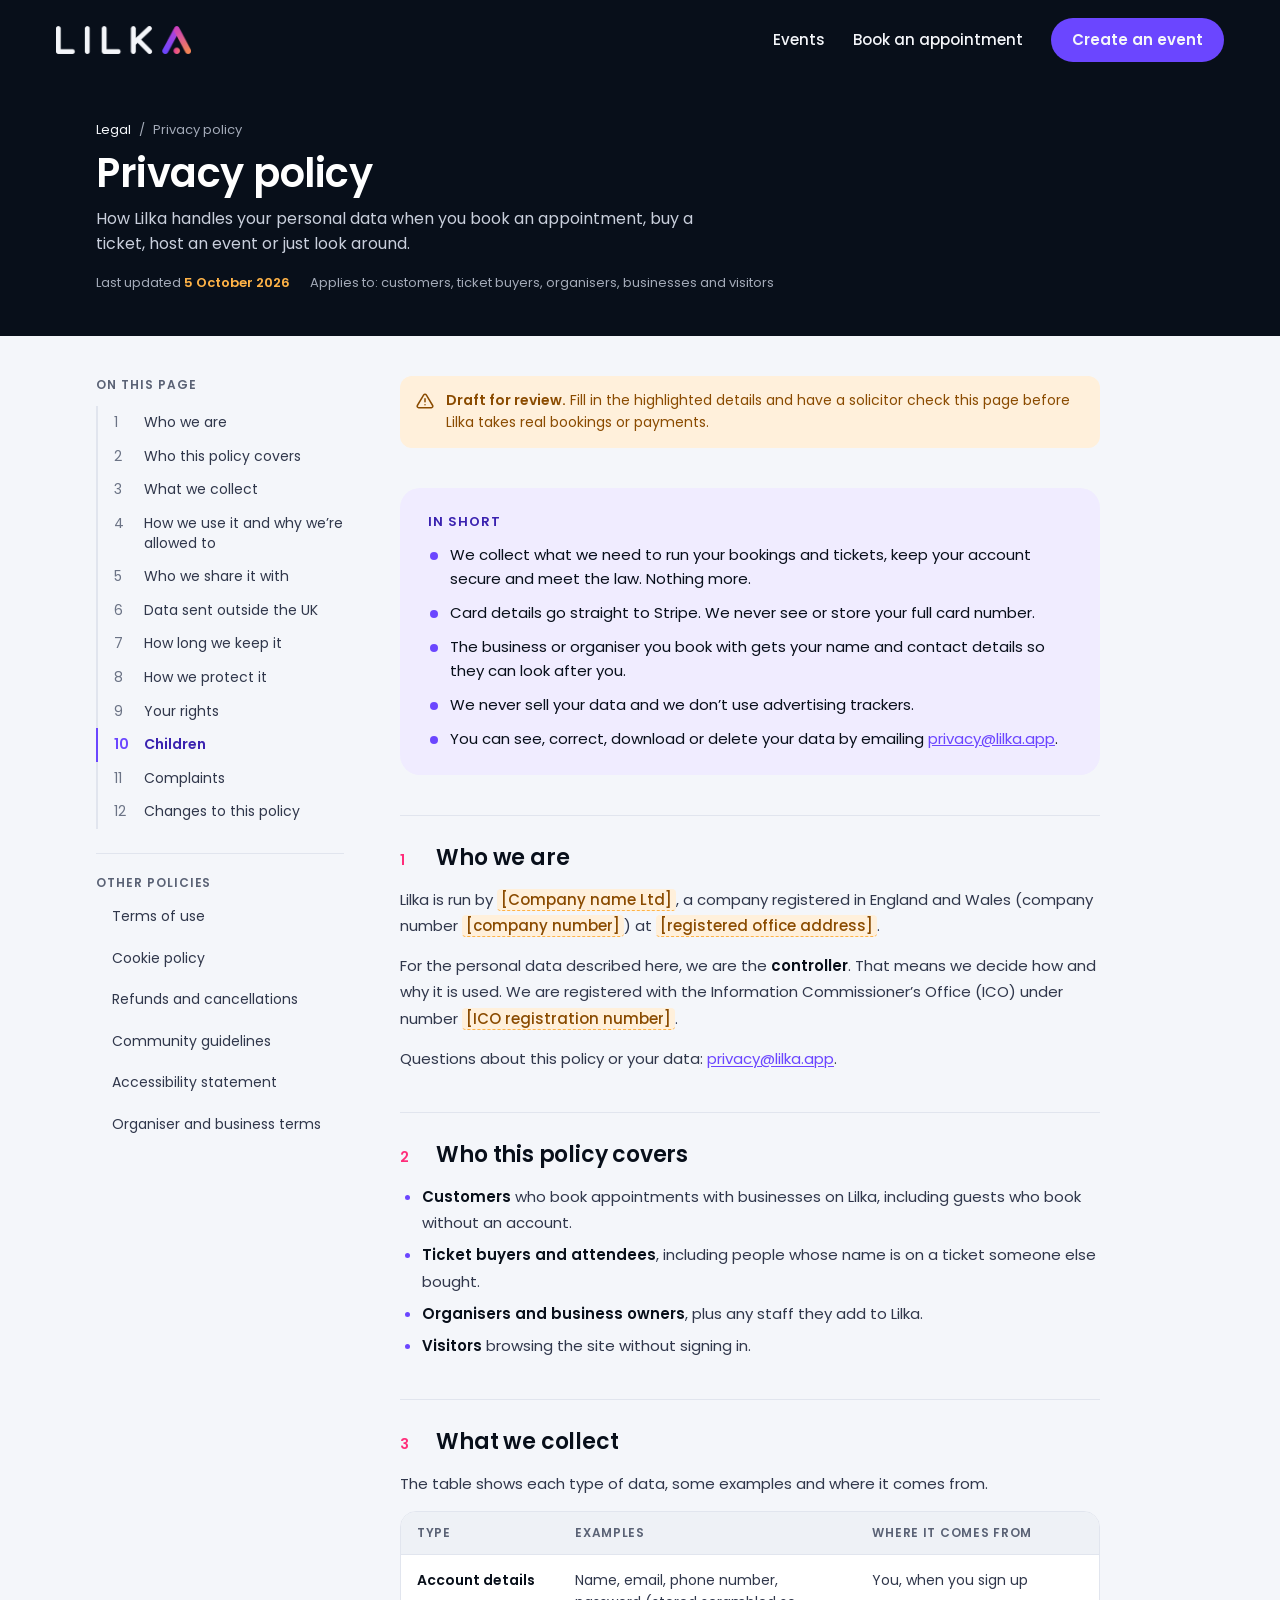
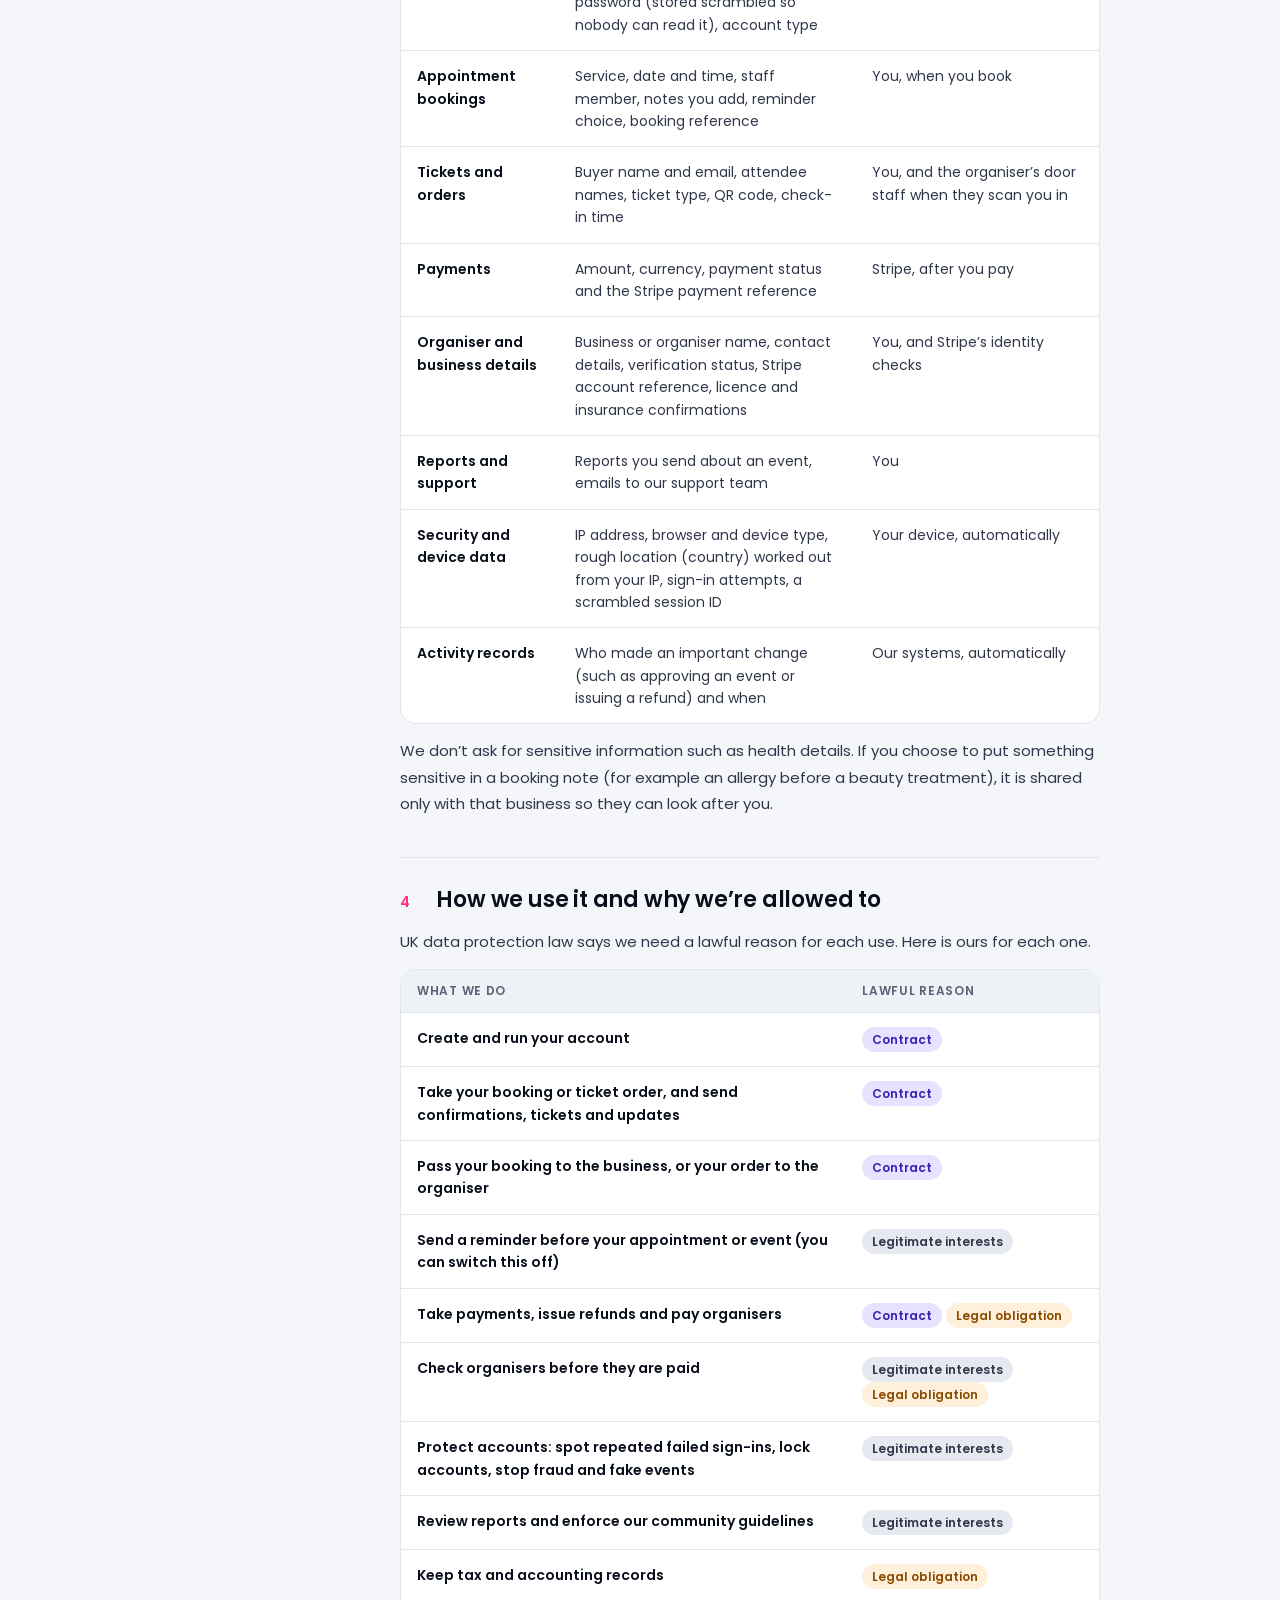
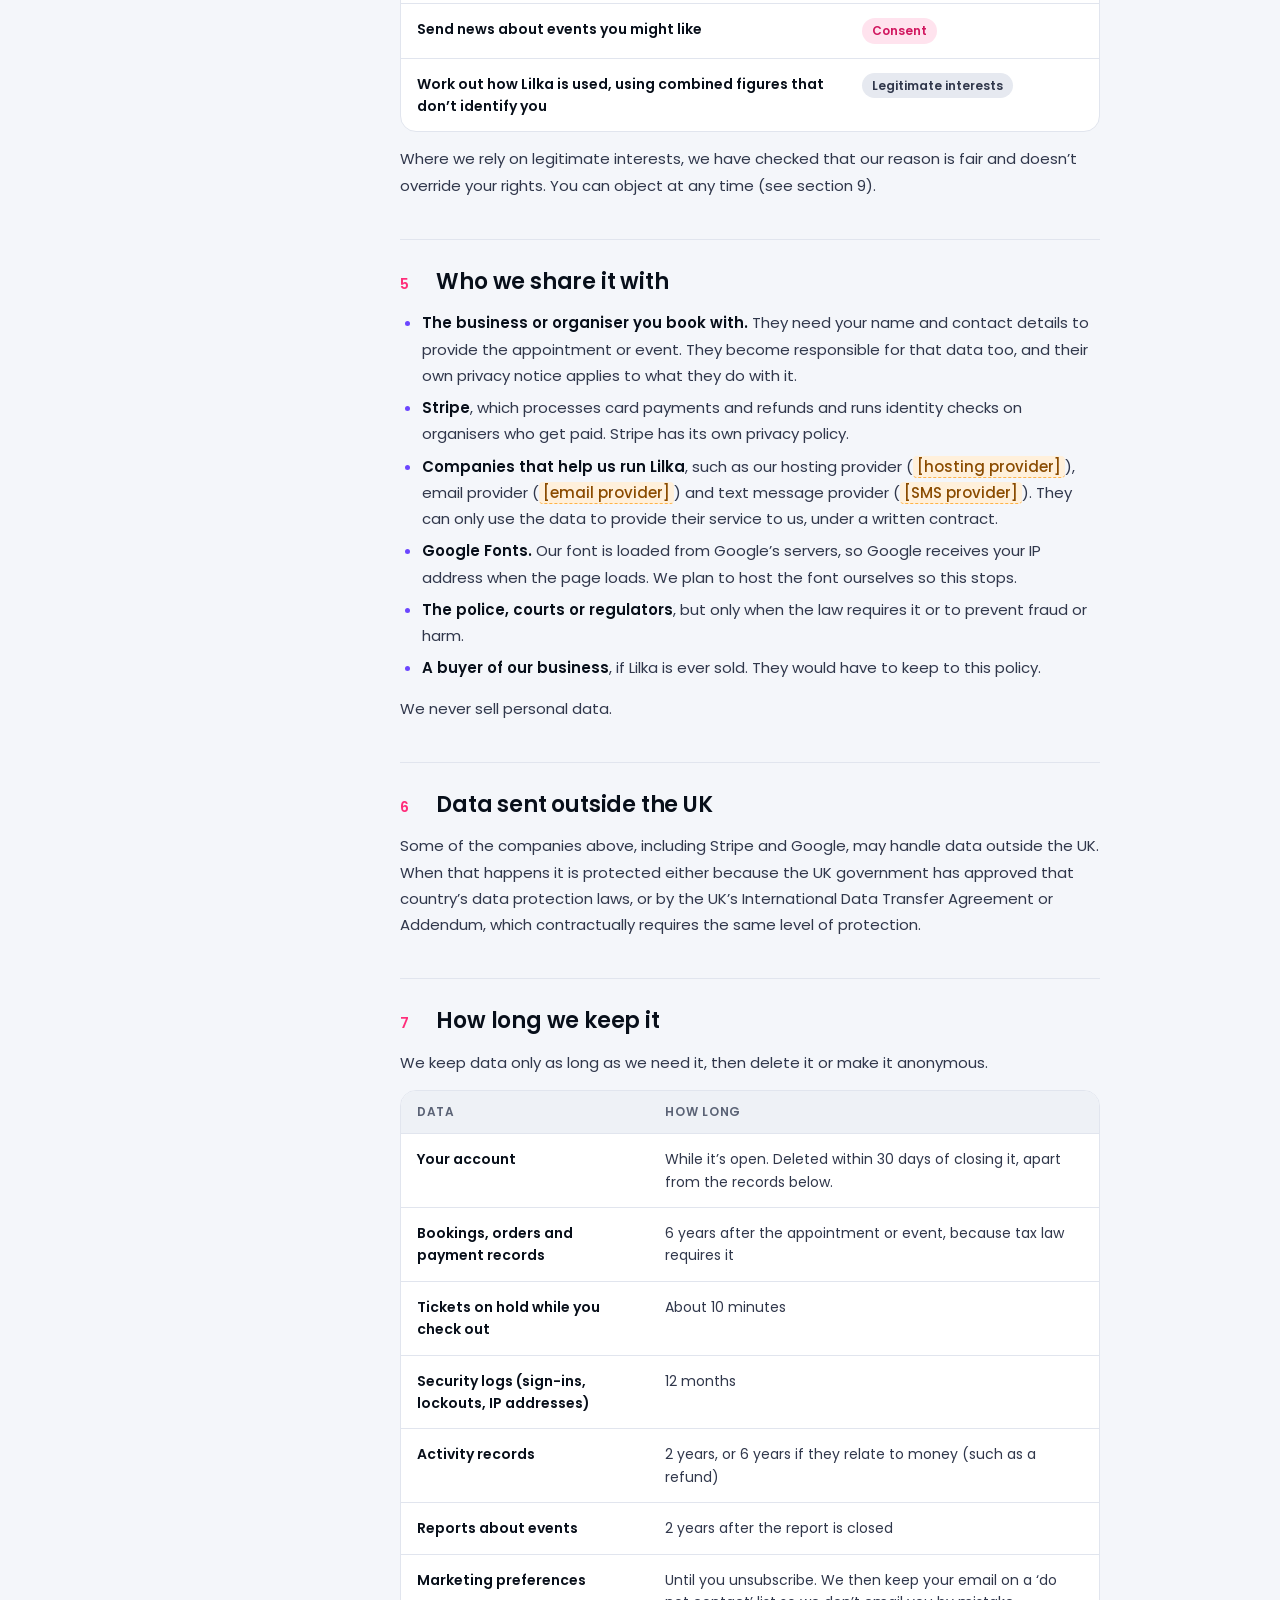
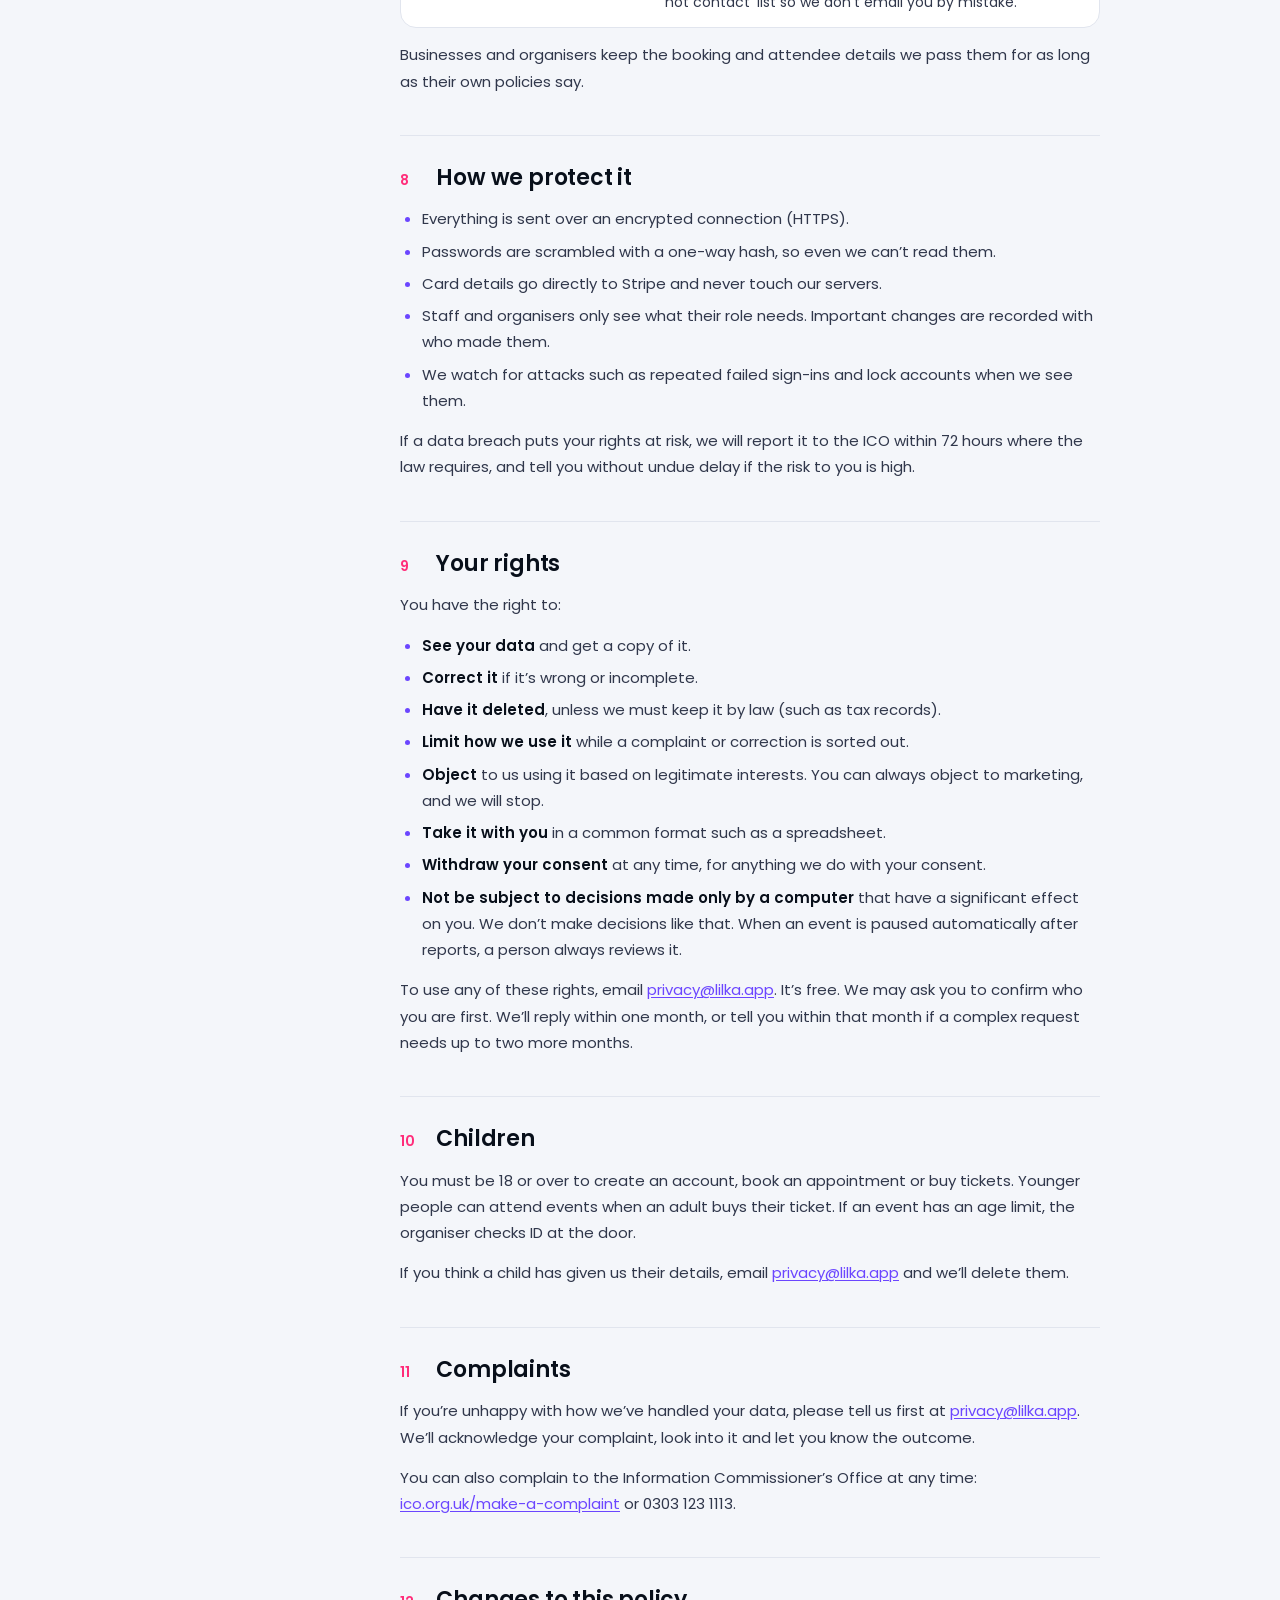
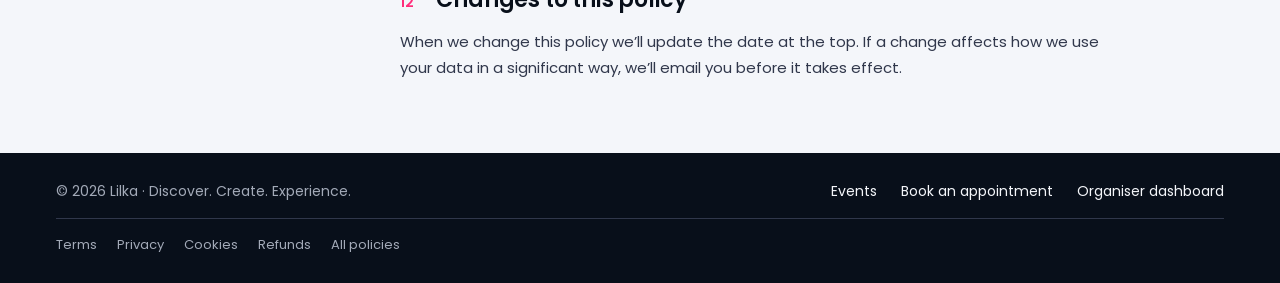
==== privacy.html @ 7e41e386 "First commit" ====
<!doctype html>
<html lang="en-GB">
<head>
  <meta charset="utf-8">
  <meta name="viewport" content="width=device-width, initial-scale=1, viewport-fit=cover">
  <title>Lilka – Privacy policy</title>
  <meta name="description" content="How Lilka collects, uses, shares and protects your personal data.">
  <link rel="icon" href="images/lilka-mark.png">
  <link rel="preconnect" href="https://fonts.googleapis.com">
  <link rel="preconnect" href="https://fonts.gstatic.com" crossorigin>
  <link href="https://fonts.googleapis.com/css2?family=Poppins:wght@400;500;600;700&display=swap" rel="stylesheet">
  <link rel="stylesheet" href="css/styles.css">
  <link rel="stylesheet" href="css/legal.css">
</head>
<body>
  <header class="site-header">
    <div class="site-header__inner">
      <a class="brand" href="index.html" aria-label="Lilka home"><img src="images/lilka-wordmark.png" alt="Lilka" width="135" height="28"></a>
      <button class="nav-toggle" type="button" aria-expanded="false" aria-controls="site-nav" aria-label="Menu">
        <svg width="20" height="20" viewBox="0 0 24 24" fill="none" stroke="currentColor" stroke-width="2" stroke-linecap="round" aria-hidden="true"><path d="M4 7h16M4 12h16M4 17h16"/></svg>
      </button>
      <nav class="site-nav" id="site-nav" aria-label="Main">
        <a href="index.html">Events</a>
        <a href="book.html">Book an appointment</a>
        <a class="btn btn-primary" href="organiser.html">Create an event</a>
      </nav>
    </div>
  </header>

  <main>
    <section class="legal-hero">
      <div class="legal-hero__inner">
        <nav class="crumbs" aria-label="Breadcrumb"><a href="legal.html">Legal</a><span aria-hidden="true">/</span><span>Privacy policy</span></nav>
        <h1>Privacy policy</h1>
        <p class="lede">How Lilka handles your personal data when you book an appointment, buy a ticket, host an event or just look around.</p>
        <p class="legal-meta"><span>Last updated <strong>5 October 2026</strong></span><span>Applies to: customers, ticket buyers, organisers, businesses and visitors</span></p>
      </div>
    </section>

    <div class="legal-layout">
      <details class="toc" open>
        <summary>On this page</summary>
        <ol>
          <li><a href="#who-we-are"><span class="n">1</span>Who we are</a></li>
          <li><a href="#who-this-policy-covers"><span class="n">2</span>Who this policy covers</a></li>
          <li><a href="#what-we-collect"><span class="n">3</span>What we collect</a></li>
          <li><a href="#how-we-use-it-and-why-we-re-allowed-to"><span class="n">4</span>How we use it and why we’re allowed to</a></li>
          <li><a href="#who-we-share-it-with"><span class="n">5</span>Who we share it with</a></li>
          <li><a href="#data-sent-outside-the-uk"><span class="n">6</span>Data sent outside the UK</a></li>
          <li><a href="#how-long-we-keep-it"><span class="n">7</span>How long we keep it</a></li>
          <li><a href="#how-we-protect-it"><span class="n">8</span>How we protect it</a></li>
          <li><a href="#your-rights"><span class="n">9</span>Your rights</a></li>
          <li><a href="#children"><span class="n">10</span>Children</a></li>
          <li><a href="#complaints"><span class="n">11</span>Complaints</a></li>
          <li><a href="#changes-to-this-policy"><span class="n">12</span>Changes to this policy</a></li>
        </ol>
        <div class="toc__also">
          <span>Other policies</span>
          <a href="terms.html">Terms of use</a>
          <a href="cookies.html">Cookie policy</a>
          <a href="refunds.html">Refunds and cancellations</a>
          <a href="guidelines.html">Community guidelines</a>
          <a href="accessibility.html">Accessibility statement</a>
          <a href="organiser-terms.html">Organiser and business terms</a>
        </div>
      </details>

      <article class="legal-article">
      <div class="legal-draft" role="note">
        <svg width="18" height="18" viewBox="0 0 24 24" fill="none" stroke="currentColor" stroke-width="2" stroke-linecap="round" stroke-linejoin="round" aria-hidden="true"><path d="M12 9v4M12 17h.01"/><path d="M10.3 3.9L1.8 18a2 2 0 0 0 1.7 3h17a2 2 0 0 0 1.7-3L13.7 3.9a2 2 0 0 0-3.4 0z"/></svg>
        <span><strong>Draft for review.</strong> Fill in the highlighted details and have a solicitor check this page before Lilka takes real bookings or payments.</span>
      </div>

      <section class="in-short" aria-labelledby="in-short-h">
        <h2 id="in-short-h">In short</h2>
        <ul>
          <li>We collect what we need to run your bookings and tickets, keep your account secure and meet the law. Nothing more.</li>
          <li>Card details go straight to Stripe. We never see or store your full card number.</li>
          <li>The business or organiser you book with gets your name and contact details so they can look after you.</li>
          <li>We never sell your data and we don’t use advertising trackers.</li>
          <li>You can see, correct, download or delete your data by emailing <a href="mailto:privacy@lilka.app">privacy@lilka.app</a>.</li>
        </ul>
      </section>

      <section class="clause" id="who-we-are">
        <h2><span class="n">1</span>Who we are</h2>
        <p>Lilka is run by <span class="fill">[Company name Ltd]</span>, a company registered in England and Wales (company number <span class="fill">[company number]</span>) at <span class="fill">[registered office address]</span>.</p>
        <p>For the personal data described here, we are the <strong>controller</strong>. That means we decide how and why it is used. We are registered with the Information Commissioner’s Office (ICO) under number <span class="fill">[ICO registration number]</span>.</p>
        <p>Questions about this policy or your data: <a href="mailto:privacy@lilka.app">privacy@lilka.app</a>.</p>
      </section>

      <section class="clause" id="who-this-policy-covers">
        <h2><span class="n">2</span>Who this policy covers</h2>
        <ul>
          <li><strong>Customers</strong> who book appointments with businesses on Lilka, including guests who book without an account.</li>
          <li><strong>Ticket buyers and attendees</strong>, including people whose name is on a ticket someone else bought.</li>
          <li><strong>Organisers and business owners</strong>, plus any staff they add to Lilka.</li>
          <li><strong>Visitors</strong> browsing the site without signing in.</li>
        </ul>
      </section>

      <section class="clause" id="what-we-collect">
        <h2><span class="n">3</span>What we collect</h2>
        <p>The table shows each type of data, some examples and where it comes from.</p>
        <div class="legal-table-wrap">
          <table class="legal-table">
            <thead><tr><th scope="col">Type</th><th scope="col">Examples</th><th scope="col">Where it comes from</th></tr></thead>
            <tbody>
            <tr><td>Account details</td><td>Name, email, phone number, password (stored scrambled so nobody can read it), account type</td><td>You, when you sign up</td></tr>
            <tr><td>Appointment bookings</td><td>Service, date and time, staff member, notes you add, reminder choice, booking reference</td><td>You, when you book</td></tr>
            <tr><td>Tickets and orders</td><td>Buyer name and email, attendee names, ticket type, QR code, check-in time</td><td>You, and the organiser’s door staff when they scan you in</td></tr>
            <tr><td>Payments</td><td>Amount, currency, payment status and the Stripe payment reference</td><td>Stripe, after you pay</td></tr>
            <tr><td>Organiser and business details</td><td>Business or organiser name, contact details, verification status, Stripe account reference, licence and insurance confirmations</td><td>You, and Stripe’s identity checks</td></tr>
            <tr><td>Reports and support</td><td>Reports you send about an event, emails to our support team</td><td>You</td></tr>
            <tr><td>Security and device data</td><td>IP address, browser and device type, rough location (country) worked out from your IP, sign-in attempts, a scrambled session ID</td><td>Your device, automatically</td></tr>
            <tr><td>Activity records</td><td>Who made an important change (such as approving an event or issuing a refund) and when</td><td>Our systems, automatically</td></tr>
            </tbody>
          </table>
        </div>
        <p>We don’t ask for sensitive information such as health details. If you choose to put something sensitive in a booking note (for example an allergy before a beauty treatment), it is shared only with that business so they can look after you.</p>
      </section>

      <section class="clause" id="how-we-use-it-and-why-we-re-allowed-to">
        <h2><span class="n">4</span>How we use it and why we’re allowed to</h2>
        <p>UK data protection law says we need a lawful reason for each use. Here is ours for each one.</p>
        <div class="legal-table-wrap">
          <table class="legal-table">
            <thead><tr><th scope="col">What we do</th><th scope="col">Lawful reason</th></tr></thead>
            <tbody>
            <tr><td>Create and run your account</td><td><span class="basis basis--contract">Contract</span></td></tr>
            <tr><td>Take your booking or ticket order, and send confirmations, tickets and updates</td><td><span class="basis basis--contract">Contract</span></td></tr>
            <tr><td>Pass your booking to the business, or your order to the organiser</td><td><span class="basis basis--contract">Contract</span></td></tr>
            <tr><td>Send a reminder before your appointment or event (you can switch this off)</td><td><span class="basis basis--legit">Legitimate interests</span></td></tr>
            <tr><td>Take payments, issue refunds and pay organisers</td><td><span class="basis basis--contract">Contract</span> <span class="basis basis--legal">Legal obligation</span></td></tr>
            <tr><td>Check organisers before they are paid</td><td><span class="basis basis--legit">Legitimate interests</span> <span class="basis basis--legal">Legal obligation</span></td></tr>
            <tr><td>Protect accounts: spot repeated failed sign-ins, lock accounts, stop fraud and fake events</td><td><span class="basis basis--legit">Legitimate interests</span></td></tr>
            <tr><td>Review reports and enforce our community guidelines</td><td><span class="basis basis--legit">Legitimate interests</span></td></tr>
            <tr><td>Keep tax and accounting records</td><td><span class="basis basis--legal">Legal obligation</span></td></tr>
            <tr><td>Send news about events you might like</td><td><span class="basis basis--consent">Consent</span></td></tr>
            <tr><td>Work out how Lilka is used, using combined figures that don’t identify you</td><td><span class="basis basis--legit">Legitimate interests</span></td></tr>
            </tbody>
          </table>
        </div>
        <p>Where we rely on legitimate interests, we have checked that our reason is fair and doesn’t override your rights. You can object at any time (see section 9).</p>
      </section>

      <section class="clause" id="who-we-share-it-with">
        <h2><span class="n">5</span>Who we share it with</h2>
        <ul>
          <li><strong>The business or organiser you book with.</strong> They need your name and contact details to provide the appointment or event. They become responsible for that data too, and their own privacy notice applies to what they do with it.</li>
          <li><strong>Stripe</strong>, which processes card payments and refunds and runs identity checks on organisers who get paid. Stripe has its own privacy policy.</li>
          <li><strong>Companies that help us run Lilka</strong>, such as our hosting provider (<span class="fill">[hosting provider]</span>), email provider (<span class="fill">[email provider]</span>) and text message provider (<span class="fill">[SMS provider]</span>). They can only use the data to provide their service to us, under a written contract.</li>
          <li><strong>Google Fonts.</strong> Our font is loaded from Google’s servers, so Google receives your IP address when the page loads. We plan to host the font ourselves so this stops.</li>
          <li><strong>The police, courts or regulators</strong>, but only when the law requires it or to prevent fraud or harm.</li>
          <li><strong>A buyer of our business</strong>, if Lilka is ever sold. They would have to keep to this policy.</li>
        </ul>
        <p>We never sell personal data.</p>
      </section>

      <section class="clause" id="data-sent-outside-the-uk">
        <h2><span class="n">6</span>Data sent outside the UK</h2>
        <p>Some of the companies above, including Stripe and Google, may handle data outside the UK. When that happens it is protected either because the UK government has approved that country’s data protection laws, or by the UK’s International Data Transfer Agreement or Addendum, which contractually requires the same level of protection.</p>
      </section>

      <section class="clause" id="how-long-we-keep-it">
        <h2><span class="n">7</span>How long we keep it</h2>
        <p>We keep data only as long as we need it, then delete it or make it anonymous.</p>
        <div class="legal-table-wrap">
          <table class="legal-table">
            <thead><tr><th scope="col">Data</th><th scope="col">How long</th></tr></thead>
            <tbody>
            <tr><td>Your account</td><td>While it’s open. Deleted within 30 days of closing it, apart from the records below.</td></tr>
            <tr><td>Bookings, orders and payment records</td><td>6 years after the appointment or event, because tax law requires it</td></tr>
            <tr><td>Tickets on hold while you check out</td><td>About 10 minutes</td></tr>
            <tr><td>Security logs (sign-ins, lockouts, IP addresses)</td><td>12 months</td></tr>
            <tr><td>Activity records</td><td>2 years, or 6 years if they relate to money (such as a refund)</td></tr>
            <tr><td>Reports about events</td><td>2 years after the report is closed</td></tr>
            <tr><td>Marketing preferences</td><td>Until you unsubscribe. We then keep your email on a ‘do not contact’ list so we don’t email you by mistake.</td></tr>
            </tbody>
          </table>
        </div>
        <p>Businesses and organisers keep the booking and attendee details we pass them for as long as their own policies say.</p>
      </section>

      <section class="clause" id="how-we-protect-it">
        <h2><span class="n">8</span>How we protect it</h2>
        <ul>
          <li>Everything is sent over an encrypted connection (HTTPS).</li>
          <li>Passwords are scrambled with a one-way hash, so even we can’t read them.</li>
          <li>Card details go directly to Stripe and never touch our servers.</li>
          <li>Staff and organisers only see what their role needs. Important changes are recorded with who made them.</li>
          <li>We watch for attacks such as repeated failed sign-ins and lock accounts when we see them.</li>
        </ul>
        <p>If a data breach puts your rights at risk, we will report it to the ICO within 72 hours where the law requires, and tell you without undue delay if the risk to you is high.</p>
      </section>

      <section class="clause" id="your-rights">
        <h2><span class="n">9</span>Your rights</h2>
        <p>You have the right to:</p>
        <ul>
          <li><strong>See your data</strong> and get a copy of it.</li>
          <li><strong>Correct it</strong> if it’s wrong or incomplete.</li>
          <li><strong>Have it deleted</strong>, unless we must keep it by law (such as tax records).</li>
          <li><strong>Limit how we use it</strong> while a complaint or correction is sorted out.</li>
          <li><strong>Object</strong> to us using it based on legitimate interests. You can always object to marketing, and we will stop.</li>
          <li><strong>Take it with you</strong> in a common format such as a spreadsheet.</li>
          <li><strong>Withdraw your consent</strong> at any time, for anything we do with your consent.</li>
          <li><strong>Not be subject to decisions made only by a computer</strong> that have a significant effect on you. We don’t make decisions like that. When an event is paused automatically after reports, a person always reviews it.</li>
        </ul>
        <p>To use any of these rights, email <a href="mailto:privacy@lilka.app">privacy@lilka.app</a>. It’s free. We may ask you to confirm who you are first. We’ll reply within one month, or tell you within that month if a complex request needs up to two more months.</p>
      </section>

      <section class="clause" id="children">
        <h2><span class="n">10</span>Children</h2>
        <p>You must be 18 or over to create an account, book an appointment or buy tickets. Younger people can attend events when an adult buys their ticket. If an event has an age limit, the organiser checks ID at the door.</p>
        <p>If you think a child has given us their details, email <a href="mailto:privacy@lilka.app">privacy@lilka.app</a> and we’ll delete them.</p>
      </section>

      <section class="clause" id="complaints">
        <h2><span class="n">11</span>Complaints</h2>
        <p>If you’re unhappy with how we’ve handled your data, please tell us first at <a href="mailto:privacy@lilka.app">privacy@lilka.app</a>. We’ll acknowledge your complaint, look into it and let you know the outcome.</p>
        <p>You can also complain to the Information Commissioner’s Office at any time: <a href="https://ico.org.uk/make-a-complaint/">ico.org.uk/make-a-complaint</a> or 0303 123 1113.</p>
      </section>

      <section class="clause" id="changes-to-this-policy">
        <h2><span class="n">12</span>Changes to this policy</h2>
        <p>When we change this policy we’ll update the date at the top. If a change affects how we use your data in a significant way, we’ll email you before it takes effect.</p>
      </section>
      </article>
    </div>
  </main>

  <footer class="site-footer">
    <div class="site-footer__inner">
      <span>© <span data-year></span> Lilka · Discover. Create. Experience.</span>
      <nav aria-label="Footer">
        <a href="index.html">Events</a>
        <a href="book.html">Book an appointment</a>
        <a href="organiser.html">Organiser dashboard</a>
      </nav>
      <nav class="legal-links" aria-label="Legal">
        <a href="terms.html">Terms</a>
        <a href="privacy.html">Privacy</a>
        <a href="cookies.html">Cookies</a>
        <a href="refunds.html">Refunds</a>
        <a href="legal.html">All policies</a>
      </nav>
    </div>
  </footer>
  <script src="js/app.js"></script>
  <script src="js/legal.js"></script>
</body>
</html>
---- css/styles.css ----
/* ==========================================================================
   Lilka — shared styles
   Discover. Create. Experience.
   ========================================================================== */

:root {
  /* Brand */
  --violet: #6B46FF;
  --violet-dark: #4B2FD1;
  --violet-soft: #F0ECFF;
  --violet-tint: #E8E1FF;
  --violet-ink: #3A22B0;
  --violet-light: #8F74FF;
  --pink: #FF2D7A;
  --pink-dark: #D1175F;
  --amber: #FFB347;
  --amber-soft: #FFF0DB;
  --amber-ink: #8A4B00;
  --navy: #080F1A;
  --navy-2: #1C2433;
  --navy-3: #30374B;
  --danger: #C0154F;

  /* Neutrals */
  --bg: #F4F6FA;
  --surface: #FFFFFF;
  --line: #E1E5EE;
  --line-strong: #C9CFDC;
  --muted-bg: #EEF1F6;
  --chip-bg: #E6E9F0;
  --text: #080F1A;
  --text-2: #30374B;
  --text-muted: #5A6275;
  --text-faint: #6B7385;
  --text-disabled: #A3AAB8;

  --radius-sm: 12px;
  --radius: 16px;
  --radius-lg: 20px;
  --pill: 999px;
  --shadow: 0 12px 32px rgba(8, 15, 26, 0.12);
  --gutter: 56px;
  --font: "Poppins", system-ui, -apple-system, "Segoe UI", sans-serif;
}

*, *::before, *::after { box-sizing: border-box; }

html { -webkit-text-size-adjust: 100%; }

body {
  margin: 0;
  font-family: var(--font);
  background: var(--bg);
  color: var(--text);
  line-height: 1.5;
  -webkit-font-smoothing: antialiased;
}

img { max-width: 100%; display: block; }
a { color: var(--violet); }
a:hover { color: var(--violet-dark); }
button, input, textarea, select { font: inherit; color: inherit; }
button { cursor: pointer; }
h1, h2, h3, p { margin: 0; }

:focus-visible { outline: 3px solid var(--violet-light); outline-offset: 2px; }

.visually-hidden {
  position: absolute !important; width: 1px; height: 1px; padding: 0; margin: -1px;
  overflow: hidden; clip: rect(0 0 0 0); white-space: nowrap; border: 0;
}

.muted { color: var(--text-muted); }

/* --------------------------------------------------------------------------
   Buttons
   -------------------------------------------------------------------------- */
.btn {
  display: inline-flex; align-items: center; justify-content: center; gap: 8px;
  min-height: 48px; padding: 0 24px; border-radius: var(--pill);
  border: 1px solid transparent; font-size: 15px; font-weight: 600;
  text-decoration: none; white-space: nowrap;
  transition: background-color .15s, border-color .15s, color .15s, transform .1s;
}
.btn:active { transform: translateY(1px); }
.btn-primary { background: var(--violet); color: #fff; }
.btn-primary:hover { background: var(--violet-dark); color: #fff; }
.btn-outline { background: var(--surface); border-color: var(--line-strong); color: var(--text); }
.btn-outline:hover { border-color: var(--text); color: var(--text); }
.btn-dark-outline { background: transparent; border-color: var(--bg); color: var(--bg); min-height: 44px; padding: 0 20px; }
.btn-dark-outline:hover { background: rgba(255,255,255,.08); color: #fff; }
.btn-ghost { background: transparent; border-color: var(--line-strong); color: var(--text); }
.btn-danger { background: var(--surface); border-color: var(--line-strong); color: var(--danger); }
.btn-sm { min-height: 44px; padding: 0 18px; font-size: 14px; }
.btn-block { width: 100%; }
.btn:disabled, .btn[aria-disabled="true"] {
  background: var(--line); border-color: var(--line); color: var(--text-faint); cursor: not-allowed; transform: none;
}

.link-btn {
  background: none; border: 0; padding: 0; min-height: 44px;
  font-size: 14px; font-weight: 600; color: var(--violet);
}

/* --------------------------------------------------------------------------
   Public site header
   -------------------------------------------------------------------------- */
.site-header {
  background: var(--navy);
  color: var(--bg);
  position: sticky; top: env(safe-area-inset-top, 0px); z-index: 40;
}
.site-header__inner {
  display: flex; align-items: center; gap: 32px;
  min-height: 80px; padding: 0 var(--gutter);
  max-width: 1440px; margin: 0 auto;
}
.brand { display: flex; align-items: center; flex-shrink: 0; }
.brand img { height: 28px; width: auto; }

.site-search {
  flex: 1; display: flex; align-items: center; gap: 10px;
  height: 46px; padding: 0 18px; border-radius: var(--pill);
  background: var(--navy-2); border: 1px solid var(--navy-3);
}
.site-search:focus-within { border-color: var(--violet-light); }
.site-search input {
  flex: 1; min-width: 0; border: 0; outline: 0; background: transparent;
  color: var(--bg); font-size: 14px;
}
.site-search input::placeholder { color: var(--text-disabled); }

.site-nav { display: flex; align-items: center; gap: 28px; margin-left: auto; font-size: 15px; font-weight: 500; }
.site-nav a { color: var(--bg); text-decoration: none; }
.site-nav a:hover { color: #fff; }
.site-nav a[aria-current="page"] { color: #fff; font-weight: 600; }
.site-nav .btn-primary { min-height: 44px; padding: 0 20px; }

.nav-toggle {
  display: none; margin-left: auto;
  width: 44px; height: 44px; border-radius: var(--radius-sm);
  background: transparent; border: 1px solid var(--navy-3); color: var(--bg);
  align-items: center; justify-content: center;
}

/* --------------------------------------------------------------------------
   Generic cards / chips / form fields
   -------------------------------------------------------------------------- */
.card {
  background: var(--surface); border: 1px solid var(--line); border-radius: var(--radius-lg);
}
.card-dark {
  background: var(--navy); color: var(--bg); border-radius: var(--radius-lg);
}

.eyebrow {
  font-size: 12px; font-weight: 600; text-transform: uppercase; letter-spacing: .08em; color: var(--text-muted);
}
.card-dark .eyebrow { color: var(--text-disabled); }

.chip {
  display: inline-block; font-size: 12px; font-weight: 600; padding: 4px 10px; border-radius: var(--pill);
  white-space: nowrap;
}
.chip--confirmed, .chip--paid { background: var(--violet-tint); color: var(--violet-ink); }
.chip--pending { background: var(--amber-soft); color: var(--amber-ink); }
.chip--arrived, .chip--checked-in { background: var(--violet); color: #fff; }
.chip--cancelled, .chip--refunded { background: var(--chip-bg); color: var(--text-muted); text-decoration: line-through; }
.chip--refunded { text-decoration: none; }

.tag {
  font-size: 13px; padding: 7px 14px; border-radius: var(--pill); background: var(--chip-bg);
}

.field { display: flex; flex-direction: column; gap: 8px; font-size: 14px; font-weight: 500; }
.field .opt { font-weight: 400; color: var(--text-muted); }
.input, .textarea, .select {
  width: 100%; min-height: 48px; padding: 0 14px;
  border: 1px solid var(--line-strong); border-radius: var(--radius-sm);
  background: var(--surface); font-size: 15px; font-weight: 400;
}
.textarea { padding: 12px 14px; min-height: 96px; resize: vertical; }
.input:focus, .textarea:focus, .select:focus { outline: none; border-color: var(--violet); box-shadow: 0 0 0 3px var(--violet-soft); }
.input[aria-invalid="true"] { border-color: var(--danger); }
.field-error { font-size: 13px; font-weight: 500; color: var(--danger); min-height: 0; }
.field-error:empty { display: none; }

.check { display: flex; align-items: center; gap: 12px; font-size: 14px; color: var(--text-muted); min-height: 44px; }
.check input { width: 20px; height: 20px; accent-color: var(--violet); }

.segmented {
  display: inline-flex; background: var(--chip-bg); border-radius: var(--pill); padding: 4px;
}
.segmented button {
  min-height: 40px; padding: 0 18px; border: 0; border-radius: var(--pill);
  background: transparent; font-size: 14px; font-weight: 500; color: var(--text-muted);
}
.segmented button[aria-selected="true"] { background: var(--surface); color: var(--text); font-weight: 600; }

/* --------------------------------------------------------------------------
   Events page
   -------------------------------------------------------------------------- */
.hero {
  background: var(--navy); color: #fff;
}
.hero__inner {
  max-width: 1440px; margin: 0 auto; padding: 40px var(--gutter) 56px;
  display: flex; justify-content: space-between; align-items: flex-end; gap: 40px;
}
.tagline { font-size: 14px; font-weight: 600; letter-spacing: .3em; }
.tagline .t1 { color: var(--violet-light); }
.tagline .t2 { color: var(--pink); }
.tagline .t3 { color: var(--amber); }
.hero h1 {
  margin-top: 14px; font-size: clamp(34px, 5vw, 54px); font-weight: 600;
  letter-spacing: -1.5px; line-height: 1.08; max-width: 720px;
}
.hero__mark { width: 150px; flex-shrink: 0; }

.container { max-width: 1440px; margin: 0 auto; padding: 0 var(--gutter); }

.filters {
  display: flex; justify-content: space-between; align-items: center; gap: 24px; flex-wrap: wrap;
  padding: 28px 0 24px;
}
.pill-group { display: flex; gap: 8px; flex-wrap: wrap; }
.pill {
  min-height: 44px; padding: 0 18px; border-radius: var(--pill);
  border: 1px solid var(--line-strong); background: var(--surface);
  font-size: 14px; font-weight: 600; color: var(--text);
  display: inline-flex; align-items: center; gap: 8px;
}
.pill:hover { border-color: var(--text); }
.pill[aria-pressed="true"] { background: var(--violet); border-color: var(--violet); color: #fff; }
.pill--quiet { font-weight: 500; }
.pill-select {
  appearance: none; -webkit-appearance: none;
  min-height: 44px; padding: 0 40px 0 42px; border-radius: var(--pill);
  border: 1px solid var(--line-strong); font-size: 14px; font-weight: 500;
  background:
    url("data:image/svg+xml,%3Csvg xmlns='http://www.w3.org/2000/svg' width='16' height='16' fill='none' stroke='%23080F1A' stroke-width='2' stroke-linecap='round' stroke-linejoin='round' viewBox='0 0 24 24'%3E%3Crect x='3' y='4' width='18' height='18' rx='2'/%3E%3Cpath d='M16 2v4M8 2v4M3 10h18'/%3E%3C/svg%3E") no-repeat 16px center,
    url("data:image/svg+xml,%3Csvg xmlns='http://www.w3.org/2000/svg' width='14' height='14' fill='none' stroke='%235A6275' stroke-width='2' stroke-linecap='round' stroke-linejoin='round' viewBox='0 0 24 24'%3E%3Cpath d='M6 9l6 6 6-6'/%3E%3C/svg%3E") no-repeat right 16px center,
    var(--surface);
}

.event-grid {
  display: grid; grid-template-columns: repeat(3, minmax(0, 1fr)); gap: 24px;
  padding-bottom: 56px;
}
.event-card {
  display: flex; flex-direction: column; background: var(--surface);
  border: 1px solid var(--line); overflow: hidden; text-decoration: none; color: var(--text);
  transition: transform .15s, box-shadow .15s;
}
.event-card:hover { color: var(--text); transform: translateY(-3px); box-shadow: var(--shadow); }
.event-card__media { position: relative; height: 200px; background: var(--navy); overflow: hidden; }
.event-card__media img { width: 100%; height: 100%; object-fit: cover; transition: transform .4s; }
.event-card:hover .event-card__media img { transform: scale(1.04); }
.event-card__cat {
  position: absolute; top: 14px; left: 14px; font-size: 12px; font-weight: 600;
  padding: 5px 12px; background: #fff; color: var(--text);
}
.event-card__body { padding: 18px 20px 20px; display: flex; flex-direction: column; gap: 6px; flex: 1; }
.event-card__when { font-size: 12px; font-weight: 600; color: var(--pink-dark); text-transform: uppercase; letter-spacing: .08em; }
.event-card__title { font-size: 17px; font-weight: 600; line-height: 1.35; }
.event-card__venue { font-size: 14px; color: var(--text-muted); }
.event-card__foot { display: flex; justify-content: space-between; align-items: center; margin-top: auto; padding-top: 8px; }
.event-card__price { font-size: 15px; font-weight: 600; }
.event-card__left { font-size: 13px; color: var(--text-muted); }
.event-card__left.low { color: var(--pink-dark); font-weight: 600; }

.empty-state {
  grid-column: 1 / -1; text-align: center; padding: 64px 24px;
  display: flex; flex-direction: column; align-items: center; gap: 12px;
}
.empty-state img { width: 64px; opacity: .9; }
.empty-state h2 { font-size: 20px; font-weight: 600; }

.site-footer { background: var(--navy); color: var(--text-disabled); font-size: 14px; }
.site-footer__inner {
  max-width: 1440px; margin: 0 auto; padding: 28px var(--gutter);
  display: flex; justify-content: space-between; align-items: center; gap: 16px; flex-wrap: wrap;
}
.site-footer a { color: var(--bg); text-decoration: none; }
.site-footer nav { display: flex; gap: 24px; flex-wrap: wrap; }

/* --------------------------------------------------------------------------
   Event detail page
   -------------------------------------------------------------------------- */
.back-link {
  display: inline-flex; align-items: center; gap: 8px; min-height: 44px; margin-left: auto;
  font-size: 15px; font-weight: 500; text-decoration: none; color: var(--bg);
}
.back-link:hover { color: #fff; }

.event-hero { position: relative; min-height: 320px; background: var(--navy); color: #fff; overflow: hidden; }
.event-hero__img { position: absolute; inset: 0; width: 100%; height: 100%; object-fit: cover; object-position: center 40%; }
.event-hero__shade { position: absolute; inset: 0; background: rgba(8, 15, 26, .62); }
.event-hero__inner {
  position: relative; min-height: 320px; max-width: 1440px; margin: 0 auto;
  padding: 32px var(--gutter) 40px; display: flex; flex-direction: column; justify-content: flex-end; gap: 12px;
}
.event-hero__cat { align-self: flex-start; font-size: 13px; font-weight: 600; padding: 6px 14px; background: var(--violet); }
.event-hero h1 { font-size: clamp(34px, 5vw, 56px); font-weight: 700; letter-spacing: -1.5px; line-height: 1.05; max-width: 760px; }
.event-hero__host { font-size: 16px; color: var(--line); }
.event-hero__host strong { color: var(--amber); font-weight: 600; }

.event-layout {
  max-width: 1440px; margin: 0 auto; padding: 36px var(--gutter) 64px;
  display: flex; gap: 40px; align-items: flex-start;
}
.event-main { flex: 1; min-width: 0; display: flex; flex-direction: column; gap: 28px; }
.fact-grid { display: grid; grid-template-columns: repeat(2, minmax(0, 1fr)); gap: 16px; }
.fact { display: flex; gap: 14px; align-items: flex-start; padding: 18px; border-radius: var(--radius); }
.fact svg { flex-shrink: 0; }
.fact strong { display: block; font-weight: 600; }
.fact span { font-size: 14px; color: var(--text-muted); }
.prose { display: flex; flex-direction: column; gap: 12px; max-width: 640px; }
.prose h2 { font-size: 24px; font-weight: 600; }
.prose p { font-size: 15px; line-height: 1.7; color: var(--text-2); }
.tag-list { display: flex; gap: 10px; flex-wrap: wrap; }

.ticket-panel {
  position: relative; z-index: 2; width: 400px; flex-shrink: 0;
  margin-top: -120px; padding: 26px; box-shadow: var(--shadow);
  display: flex; flex-direction: column; gap: 16px;
}
.ticket-panel h2 { font-size: 20px; font-weight: 600; }
.ticket-row {
  display: flex; align-items: center; gap: 12px; padding: 14px;
  border-radius: 14px; border: 1px solid var(--line); background: var(--surface);
  transition: background-color .15s, border-color .15s;
}
.ticket-row.is-selected { border-color: var(--violet); background: var(--violet-soft); }
.ticket-row.is-soldout { opacity: .6; }
.ticket-row__info { flex: 1; display: flex; flex-direction: column; gap: 3px; }
.ticket-row__name { font-weight: 600; font-size: 15px; }
.ticket-row__note { font-size: 13px; color: var(--text-muted); }
.stepper { display: flex; align-items: center; gap: 8px; }
.stepper button {
  width: 44px; height: 44px; border-radius: var(--pill); font-size: 20px; line-height: 1;
  background: var(--surface); border: 1px solid var(--line-strong);
}
.stepper button:disabled { background: var(--muted-bg); border-color: var(--chip-bg); color: var(--text-disabled); cursor: default; }
.stepper output { width: 22px; text-align: center; font-weight: 600; }
.total-row { display: flex; justify-content: space-between; font-size: 18px; font-weight: 600; border-top: 1px solid var(--line); padding-top: 16px; }
.btn-cta { min-height: 52px; font-size: 16px; }
.demo-note { font-size: 12px; color: var(--text-muted); text-align: center; }

.done { display: flex; flex-direction: column; gap: 14px; align-items: center; text-align: center; }
.done__mark { width: 56px; }
.done h2 { font-size: 26px; font-weight: 700; letter-spacing: -.5px; }
.qr { width: 160px; height: 160px; padding: 12px; background: #fff; border: 1px solid var(--line); border-radius: var(--radius-sm); }
.ref { font-family: ui-monospace, "SF Mono", Menlo, monospace; font-size: 14px; font-weight: 600; letter-spacing: .05em; }

/* --------------------------------------------------------------------------
   Booking page
   -------------------------------------------------------------------------- */
.book-layout {
  max-width: 1440px; margin: 0 auto; padding: 36px var(--gutter) 56px;
  display: flex; gap: 32px; align-items: flex-start;
}
.book-main { flex: 1; min-width: 0; padding: 36px 40px; display: flex; flex-direction: column; gap: 28px; min-height: 640px; }

.steps { list-style: none; margin: 0; padding: 0; display: flex; gap: 8px; flex-wrap: wrap; }
.steps li {
  display: flex; align-items: center; gap: 10px; padding: 8px 16px 8px 8px;
  border-radius: var(--pill); font-size: 14px; font-weight: 500; color: var(--text-faint);
}
.steps .num {
  width: 28px; height: 28px; border-radius: var(--pill); display: inline-flex; align-items: center; justify-content: center;
  font-size: 13px; font-weight: 600; background: var(--chip-bg); color: var(--text-muted);
}
.steps li.is-current { background: var(--violet-soft); color: var(--text); }
.steps li.is-done { color: var(--text); }
.steps li.is-current .num, .steps li.is-done .num { background: var(--violet); color: #fff; }

.step-panel { display: flex; flex-direction: column; gap: 20px; flex: 1; }
.step-panel[hidden] { display: none; }
.step-head h1 { font-size: 32px; font-weight: 600; letter-spacing: -.5px; line-height: 1.2; }
.step-head p { margin-top: 6px; color: var(--text-muted); font-size: 15px; }

.service-grid { display: grid; grid-template-columns: repeat(2, minmax(0, 1fr)); gap: 14px; }
.service {
  display: flex; flex-direction: column; gap: 6px; text-align: left;
  padding: 20px 22px; border-radius: var(--radius);
  background: var(--surface); border: 2px solid var(--line);
  transition: border-color .15s, background-color .15s;
}
.service:hover { border-color: var(--line-strong); }
.service[aria-checked="true"] { background: var(--violet-soft); border-color: var(--violet); }
.service__top { display: flex; justify-content: space-between; align-items: baseline; gap: 12px; }
.service__name { font-size: 17px; font-weight: 600; }
.service__price { font-size: 15px; font-weight: 600; }
.service__dur, .service__desc { font-size: 14px; color: var(--text-muted); }

.datetime { display: flex; gap: 36px; }
.calendar { width: 380px; flex-shrink: 0; display: flex; flex-direction: column; gap: 14px; }
.calendar__head { display: flex; justify-content: space-between; align-items: center; }
.calendar__head h2 { font-size: 16px; font-weight: 600; }
.icon-btn {
  width: 44px; height: 44px; border: 1px solid var(--line); background: var(--surface);
  border-radius: var(--radius-sm); display: inline-flex; align-items: center; justify-content: center;
}
.icon-btn:disabled { opacity: .35; cursor: default; }
.calendar__dow, .calendar__grid { display: grid; grid-template-columns: repeat(7, minmax(0, 1fr)); gap: 4px; }
.calendar__dow { font-size: 13px; color: var(--text-muted); text-align: center; font-weight: 500; }
.day {
  height: 44px; border: 0; border-radius: var(--radius-sm); font-size: 15px; font-weight: 500;
  background: var(--muted-bg); color: var(--text);
}
.day:hover:not(:disabled):not([aria-pressed="true"]) { background: var(--violet-tint); }
.day.is-today { box-shadow: inset 0 0 0 2px var(--violet-light); }
.day[aria-pressed="true"] { background: var(--violet); color: #fff; }
.day:disabled { background: transparent; color: var(--text-disabled); cursor: default; }
.day.is-closed { text-decoration: line-through; }
.day.is-blank { visibility: hidden; }

.times { flex: 1; display: flex; flex-direction: column; gap: 14px; min-width: 0; }
.times h2 { font-size: 16px; font-weight: 600; }
.time-grid { display: grid; grid-template-columns: repeat(3, minmax(0, 1fr)); gap: 10px; }
.time {
  height: 48px; border-radius: var(--radius-sm); font-size: 15px; font-weight: 500;
  background: var(--surface); border: 1px solid var(--line-strong);
}
.time:hover:not(:disabled) { border-color: var(--violet); }
.time[aria-pressed="true"] { background: var(--violet); border-color: var(--violet); color: #fff; }
.time:disabled { background: var(--muted-bg); border-color: var(--muted-bg); color: var(--text-disabled); cursor: default; text-decoration: line-through; }

.form-grid { display: grid; grid-template-columns: repeat(2, minmax(0, 1fr)); gap: 18px 20px; }
.form-grid .span-2 { grid-column: span 2; }

.step-nav { display: flex; justify-content: space-between; align-items: center; border-top: 1px solid var(--line); padding-top: 22px; }
.step-nav .btn-ghost[hidden] { display: inline-flex; visibility: hidden; }

.confirmed { justify-content: center; align-items: flex-start; gap: 18px; padding: 0 20px; }
.confirmed img { width: 72px; }
.confirmed h1 { font-size: 42px; font-weight: 600; letter-spacing: -1px; }
.confirmed p { font-size: 17px; color: var(--text-muted); max-width: 520px; line-height: 1.6; }
.confirmed .actions { display: flex; gap: 12px; margin-top: 8px; flex-wrap: wrap; }

.book-aside { width: 340px; flex-shrink: 0; display: flex; flex-direction: column; gap: 16px; position: sticky; top: 104px; }
.summary { padding: 28px; display: flex; flex-direction: column; gap: 20px; }
.summary h2 { font-size: 20px; font-weight: 600; }
.summary dl { margin: 0; display: flex; flex-direction: column; gap: 16px; font-size: 15px; }
.summary dt { font-size: 12px; color: var(--text-disabled); text-transform: uppercase; letter-spacing: .1em; }
.summary dd { margin: 4px 0 0; font-weight: 500; }
.summary .is-empty { color: var(--text-disabled); font-weight: 400; }
.summary__total { border-top: 1px solid var(--navy-3); padding-top: 18px; display: flex; justify-content: space-between; font-size: 17px; font-weight: 600; }
.summary__total span:last-child { color: var(--amber); }
.info { padding: 24px; display: flex; flex-direction: column; gap: 10px; font-size: 14px; color: var(--text-muted); line-height: 1.55; }
.info h2 { font-size: 15px; font-weight: 600; color: var(--text); }

/* --------------------------------------------------------------------------
   Dashboards (bookings + organiser)
   -------------------------------------------------------------------------- */
.app { display: flex; min-height: 100vh; }
.sidebar {
  width: 240px; flex-shrink: 0; background: var(--navy); color: var(--bg);
  padding: 28px 18px; display: flex; flex-direction: column; gap: 32px;
  position: sticky; top: 0; height: 100vh;
}
.sidebar__brand img { height: 24px; width: auto; margin-left: 12px; }
.sidebar__nav { display: flex; flex-direction: column; gap: 4px; font-size: 14px; font-weight: 500; }
.sidebar__nav a {
  display: flex; align-items: center; gap: 12px; min-height: 44px; padding: 0 12px;
  border-radius: 10px; color: var(--line-strong); text-decoration: none;
}
.sidebar__nav a:hover { background: var(--navy-2); color: #fff; }
.sidebar__nav a[aria-current="page"] { background: var(--violet); color: #fff; }
.sidebar__foot { margin-top: auto; font-size: 13px; color: var(--text-disabled); padding: 0 12px; }
.sidebar__foot a { color: var(--bg); }

.app-main { flex: 1; min-width: 0; padding: 32px 40px; display: flex; flex-direction: column; gap: 24px; }
.page-head { display: flex; justify-content: space-between; align-items: flex-end; gap: 20px; flex-wrap: wrap; }
.page-head .sub { font-size: 14px; color: var(--text-muted); font-weight: 500; }
.page-head h1 { margin-top: 4px; font-size: 32px; font-weight: 600; letter-spacing: -.5px; line-height: 1.2; }
.page-head .actions { display: flex; gap: 10px; flex-wrap: wrap; align-items: center; }

.dash-cols { display: flex; gap: 24px; align-items: flex-start; }
.table-card { flex: 1; min-width: 0; overflow: hidden; }
.table-scroll { overflow-x: auto; }
.data-table { width: 100%; border-collapse: collapse; font-size: 15px; }
.data-table th {
  text-align: left; padding: 14px 24px; font-size: 12px; color: var(--text-muted); font-weight: 600;
  text-transform: uppercase; letter-spacing: .08em; border-bottom: 1px solid var(--line); white-space: nowrap;
}
.data-table td { padding: 14px 24px; border-bottom: 1px solid var(--muted-bg); vertical-align: middle; }
.data-table tr:last-child td { border-bottom: 0; }
.data-table .t-strong { font-weight: 600; }
.data-table .t-sub { display: block; font-size: 13px; color: var(--text-muted); }
.data-table tbody tr.is-clickable { cursor: pointer; }
.data-table tbody tr.is-clickable:hover { background: #FAFBFD; }
.data-table tbody tr.is-selected { background: var(--violet-soft); box-shadow: inset 3px 0 0 var(--violet); }
.data-table .day-row td {
  background: var(--muted-bg); font-size: 12px; font-weight: 600; text-transform: uppercase;
  letter-spacing: .08em; color: var(--text-muted); padding: 10px 24px;
}
.table-empty { padding: 48px 24px; text-align: center; color: var(--text-muted); }

.detail-aside { width: 320px; flex-shrink: 0; display: flex; flex-direction: column; gap: 16px; }
.detail { padding: 24px; display: flex; flex-direction: column; gap: 18px; }
.detail__name { font-size: 22px; font-weight: 600; line-height: 1.3; }
.detail__rows { display: flex; flex-direction: column; gap: 12px; font-size: 14px; }
.detail__rows div { display: flex; justify-content: space-between; gap: 12px; }
.detail__rows dt { color: var(--text-muted); }
.detail__rows dd { margin: 0; font-weight: 500; text-align: right; }
.note { background: var(--muted-bg); border-radius: var(--radius-sm); padding: 14px; font-size: 14px; line-height: 1.55; color: var(--text-2); }
.detail__actions { display: flex; flex-direction: column; gap: 10px; }
.detail__actions .row { display: flex; gap: 10px; }
.detail__actions .row .btn { flex: 1; }
.next-slot { padding: 22px 24px; display: flex; flex-direction: column; gap: 6px; }
.next-slot strong { font-size: 26px; font-weight: 600; color: var(--amber); }

.stat-grid { display: grid; grid-template-columns: repeat(3, minmax(0, 1fr)); gap: 16px; }
.stat { padding: 22px; display: flex; flex-direction: column; gap: 10px; border-radius: 18px; }
.stat__value { font-size: 38px; font-weight: 600; letter-spacing: -1px; line-height: 1.1; }
.stat__value small { font-size: 18px; color: var(--text-muted); letter-spacing: 0; font-weight: 600; }
.card-dark .stat__value { color: var(--amber); }
.stat__note { font-size: 14px; color: var(--text-muted); }
.card-dark .stat__note { color: var(--line-strong); }
.bar { height: 8px; border-radius: var(--pill); background: var(--chip-bg); overflow: hidden; }
.bar > span { display: block; height: 100%; border-radius: var(--pill); background: var(--violet); transition: width .4s; }
.bar--lg { height: 10px; }

.types { width: 360px; flex-shrink: 0; padding: 24px; display: flex; flex-direction: column; gap: 20px; border-radius: 18px; }
.types h2, .orders-card h2 { font-size: 16px; font-weight: 600; }
.type-row { display: flex; flex-direction: column; gap: 8px; }
.type-row__top { display: flex; justify-content: space-between; font-size: 14px; }
.type-row__top span:first-child { font-weight: 500; }
.type-row__top span:last-child { color: var(--text-muted); }
.share {
  margin-top: auto; background: var(--violet-soft); border-radius: var(--radius-sm); padding: 14px;
  font-size: 14px; line-height: 1.5; color: var(--text-2); display: flex; flex-direction: column; gap: 8px;
}
.share code { font-family: inherit; font-weight: 600; color: var(--violet-dark); overflow-wrap: anywhere; }
.orders-card { flex: 1; min-width: 0; border-radius: 18px; overflow: hidden; }
.orders-card__head { display: flex; justify-content: space-between; align-items: center; padding: 20px 24px; border-bottom: 1px solid var(--line); gap: 12px; }

/* Dialog */
.dialog {
  border: 0; border-radius: var(--radius-lg); padding: 0; width: min(520px, calc(100vw - 32px));
  box-shadow: var(--shadow); color: var(--text);
}
.dialog::backdrop { background: rgba(8, 15, 26, .55); }
.dialog__inner { padding: 28px; display: flex; flex-direction: column; gap: 18px; }
.dialog__head { display: flex; justify-content: space-between; align-items: flex-start; gap: 16px; }
.dialog__head h2 { font-size: 22px; font-weight: 600; }
.checkin-list { list-style: none; margin: 0; padding: 0; display: flex; flex-direction: column; gap: 8px; max-height: 340px; overflow-y: auto; }
.checkin-list li {
  display: flex; align-items: center; justify-content: space-between; gap: 12px;
  padding: 12px 14px; border: 1px solid var(--line); border-radius: var(--radius-sm);
}
.checkin-list .who { display: flex; flex-direction: column; font-size: 15px; font-weight: 500; }
.checkin-list .who span { font-size: 13px; color: var(--text-muted); font-weight: 400; }

/* Toast */
.toast {
  position: fixed; left: 50%; bottom: 24px; transform: translate(-50%, 20px);
  background: var(--navy); color: #fff; padding: 14px 22px; border-radius: var(--pill);
  font-size: 14px; font-weight: 500; box-shadow: var(--shadow);
  opacity: 0; pointer-events: none; transition: opacity .2s, transform .2s; z-index: 100;
  max-width: calc(100vw - 32px);
}
.toast.is-visible { opacity: 1; transform: translate(-50%, 0); }

/* --------------------------------------------------------------------------
   Responsive
   -------------------------------------------------------------------------- */
@media (max-width: 1100px) {
  :root { --gutter: 32px; }
  .event-grid { grid-template-columns: repeat(2, minmax(0, 1fr)); }
  .datetime { flex-direction: column; }
  .calendar { width: 100%; max-width: 420px; }
  .book-aside { width: 300px; }
  .dash-cols { flex-direction: column; align-items: stretch; }
  .detail-aside, .types, .table-card, .orders-card { width: 100%; }
  .detail-aside { flex-direction: row; flex-wrap: wrap; }
  .detail-aside > * { flex: 1 1 300px; }
}

@media (max-width: 900px) {
  .site-header__inner { flex-wrap: wrap; gap: 12px 16px; padding-top: 14px; padding-bottom: 14px; min-height: 0; }
  .nav-toggle { display: inline-flex; }
  .site-search { order: 3; flex-basis: 100%; }
  .site-nav {
    order: 4; flex-basis: 100%; flex-direction: column; align-items: stretch; gap: 4px; margin: 0;
    display: none; padding-bottom: 8px;
  }
  .site-nav.is-open { display: flex; }
  .site-nav a { min-height: 44px; display: flex; align-items: center; }
  .site-nav .btn, .site-nav .btn-dark-outline { justify-content: center; margin-top: 6px; }
  .back-link { margin-left: auto; }

  .event-layout, .book-layout { flex-direction: column; }
  .ticket-panel { width: 100%; margin-top: 0; order: -1; }
  .book-aside { width: 100%; position: static; }
  .book-main { min-height: 0; }

  .app { flex-direction: column; }
  .sidebar {
    width: 100%; height: auto; position: sticky; top: 0; z-index: 30;
    flex-direction: row; align-items: center; gap: 16px; padding: 12px 16px; overflow-x: auto;
  }
  .sidebar__brand { flex-shrink: 0; }
  .sidebar__brand img { margin-left: 0; width: auto; max-width: none; height: 22px; }
  .sidebar__nav { flex-direction: row; gap: 4px; }
  .sidebar__nav a { white-space: nowrap; padding: 0 12px; }
  .sidebar__nav a svg { display: none; }
  .sidebar__foot { display: none; }
  .app-main { padding: 24px var(--gutter); }
  .stat-grid { grid-template-columns: 1fr; }
}

@media (max-width: 640px) {
  :root { --gutter: 16px; }
  .hero__inner { padding-top: 28px; padding-bottom: 36px; }
  .hero__mark { display: none; }
  .tagline { letter-spacing: .18em; font-size: 12px; }
  .event-grid { grid-template-columns: 1fr; gap: 16px; }
  .filters { gap: 12px; padding: 20px 0; }
  .pill-group { flex-wrap: nowrap; overflow-x: auto; margin: 0 calc(var(--gutter) * -1); padding: 0 var(--gutter) 4px; scrollbar-width: none; }
  .pill-group::-webkit-scrollbar { display: none; }
  .pill { flex-shrink: 0; }
  .fact-grid { grid-template-columns: 1fr; }
  .event-layout { padding-top: 24px; }
  .book-layout { padding-top: 20px; }
  .book-main { padding: 24px 18px; gap: 22px; }
  .steps li { padding: 6px; font-size: 0; gap: 0; }
  .steps li.is-current { font-size: 14px; gap: 8px; padding-right: 14px; }
  .step-head h1 { font-size: 26px; }
  .service-grid, .form-grid { grid-template-columns: 1fr; }
  .form-grid .span-2 { grid-column: auto; }
  .time-grid { grid-template-columns: repeat(3, minmax(0, 1fr)); gap: 8px; }
  .calendar { max-width: none; }
  .confirmed { padding: 0; }
  .confirmed h1 { font-size: 32px; }
  .step-nav .btn { padding: 0 18px; }
  .page-head h1 { font-size: 26px; }
  .page-head .actions { width: 100%; }
  .data-table th, .data-table td { padding: 12px 14px; }
  .data-table .hide-sm { display: none; }
  .detail__actions .row { flex-direction: column; }
}

@media (prefers-reduced-motion: reduce) {
  *, *::before, *::after { transition: none !important; animation: none !important; }
}

/* --------------------------------------------------------------------------
   Legal links (footer) and consent line at checkout
   -------------------------------------------------------------------------- */
.site-footer .legal-links { display: flex; gap: 8px 20px; flex-wrap: wrap; font-size: 13px; flex-basis: 100%; padding-top: 16px; border-top: 1px solid var(--navy-3); }
.site-footer .legal-links a { color: var(--text-disabled); }
.site-footer .legal-links a:hover { color: #fff; }
.consent { font-size: 13px; line-height: 1.55; color: var(--text-muted); }
.consent a { color: var(--violet); }
---- css/legal.css ----
/* ==========================================================================
   Lilka — legal & policy pages
   Builds on css/styles.css (same tokens, Poppins, navy header/footer).
   Layout: navy title band, then a sticky contents rail + one readable column.
   ========================================================================== */

:root {
  --measure: 70ch;
  --toc-w: 248px;
  --header-h: 80px;
}

/* ---------- Title band ---------- */
.legal-hero { background: var(--navy); color: var(--bg); }
.legal-hero__inner {
  max-width: 1200px; margin: 0 auto;
  padding: 40px var(--gutter) 44px;
  display: flex; flex-direction: column; gap: 10px;
}
.legal-hero .crumbs { font-size: 13px; color: var(--text-disabled); display: flex; gap: 8px; flex-wrap: wrap; }
.legal-hero .crumbs a { color: var(--bg); text-decoration: none; }
.legal-hero .crumbs a:hover { color: #fff; text-decoration: underline; }
.legal-hero h1 {
  font-size: clamp(28px, 4vw, 40px); font-weight: 600; letter-spacing: -.5px; line-height: 1.15;
  text-wrap: balance; color: #fff;
}
.legal-hero .lede { font-size: 16px; color: var(--line-strong); max-width: 60ch; line-height: 1.6; }
.legal-meta { display: flex; gap: 8px 20px; flex-wrap: wrap; margin-top: 6px; font-size: 13px; color: var(--text-disabled); }
.legal-meta strong { color: var(--amber); font-weight: 600; }

/* ---------- Layout ---------- */
.legal-layout {
  max-width: 1200px; margin: 0 auto;
  padding: 40px var(--gutter) 72px;
  display: grid; grid-template-columns: var(--toc-w) minmax(0, 1fr); gap: 56px;
  align-items: start;
}
.legal-article { min-width: 0; max-width: var(--measure); display: flex; flex-direction: column; gap: 40px; }

/* ---------- Contents rail ---------- */
.toc {
  position: sticky; top: calc(env(safe-area-inset-top, 0px) + var(--header-h) + 24px);
  max-height: calc(100vh - var(--header-h) - 48px); overflow-y: auto;
}
.toc summary {
  list-style: none; cursor: pointer;
  font-size: 12px; font-weight: 600; text-transform: uppercase; letter-spacing: .08em; color: var(--text-muted);
  padding-bottom: 12px;
}
.toc summary::-webkit-details-marker { display: none; }
.toc ol { list-style: none; margin: 0; padding: 0; display: flex; flex-direction: column; border-left: 2px solid var(--line); }
.toc a {
  display: flex; gap: 10px; padding: 7px 0 7px 16px; margin-left: -2px;
  border-left: 2px solid transparent;
  font-size: 14px; line-height: 1.4; color: var(--text-2); text-decoration: none;
}
.toc a .n { color: var(--text-faint); font-variant-numeric: tabular-nums; min-width: 1.4em; }
.toc a:hover { color: var(--violet); }
.toc a.is-active { color: var(--violet-ink); font-weight: 600; border-left-color: var(--violet); }
.toc a.is-active .n { color: var(--violet); }
.toc__also { margin-top: 24px; padding-top: 20px; border-top: 1px solid var(--line); display: flex; flex-direction: column; gap: 8px; font-size: 14px; }
.toc__also span { font-size: 12px; font-weight: 600; text-transform: uppercase; letter-spacing: .08em; color: var(--text-muted); }
.toc__also a { color: var(--text-2); text-decoration: none; }
.toc__also a:hover { color: var(--violet); }

/* ---------- Summary + notices ---------- */
.in-short {
  background: var(--violet-soft); border-radius: var(--radius-lg); padding: 24px 28px;
  display: flex; flex-direction: column; gap: 12px;
}
.in-short h2 { font-size: 13px; font-weight: 600; text-transform: uppercase; letter-spacing: .08em; color: var(--violet-ink); }
.in-short ul { margin: 0; padding: 0; list-style: none; display: flex; flex-direction: column; gap: 10px; }
.in-short li { position: relative; padding-left: 22px; font-size: 15px; line-height: 1.6; color: var(--text); }
.in-short li::before {
  content: ""; position: absolute; left: 2px; top: .62em; width: 8px; height: 8px; border-radius: 50%; background: var(--violet);
}

.legal-draft {
  display: flex; gap: 12px; align-items: flex-start;
  background: var(--amber-soft); color: var(--amber-ink); border-radius: var(--radius-sm);
  padding: 14px 16px; font-size: 14px; line-height: 1.55;
}
.legal-draft svg { flex-shrink: 0; margin-top: 2px; }
.legal-draft strong { font-weight: 600; }

/* Placeholder to fill in before launch */
.fill {
  background: var(--amber-soft); color: var(--amber-ink); font-weight: 500;
  padding: 0 4px; border-radius: 4px; border-bottom: 1px dashed var(--amber);
  -webkit-box-decoration-break: clone; box-decoration-break: clone;
}

/* ---------- Clauses ---------- */
.clause { display: flex; flex-direction: column; gap: 14px; scroll-margin-top: calc(var(--header-h) + 24px); }
.clause > h2 {
  display: flex; gap: 14px; align-items: baseline;
  font-size: 22px; font-weight: 600; letter-spacing: -.2px; line-height: 1.3; text-wrap: balance;
  padding-top: 28px; border-top: 1px solid var(--line);
}
.clause > h2 .n {
  font-size: 14px; font-weight: 600; color: var(--pink); font-variant-numeric: tabular-nums; min-width: 1.6em;
}
.clause h3 { font-size: 16px; font-weight: 600; margin-top: 6px; }
.clause p, .clause li { font-size: 15px; line-height: 1.75; color: var(--text-2); }
.clause ul, .clause ol { margin: 0; padding-left: 22px; display: flex; flex-direction: column; gap: 6px; }
.clause li::marker { color: var(--violet); }
.clause strong { color: var(--text); font-weight: 600; }
.clause a { text-underline-offset: 2px; }

.callout {
  border: 1px solid var(--line); background: var(--surface); border-radius: var(--radius);
  padding: 16px 18px; display: flex; flex-direction: column; gap: 6px;
}
.callout p { font-size: 14px; line-height: 1.65; }
.callout .eyebrow { color: var(--pink-dark); }

/* ---------- Tables ---------- */
.legal-table-wrap {
  overflow-x: auto; border: 1px solid var(--line); border-radius: var(--radius); background: var(--surface);
}
.legal-table { width: 100%; border-collapse: collapse; font-size: 14px; min-width: 540px; }
.legal-table th {
  text-align: left; padding: 12px 16px; background: var(--muted-bg);
  font-size: 12px; font-weight: 600; text-transform: uppercase; letter-spacing: .06em; color: var(--text-muted);
  white-space: nowrap;
}
.legal-table td { padding: 14px 16px; border-top: 1px solid var(--line); vertical-align: top; line-height: 1.6; color: var(--text-2); }
.legal-table td:first-child { font-weight: 600; color: var(--text); }
.legal-table code { font-size: 13px; background: var(--muted-bg); padding: 1px 6px; border-radius: 6px; color: var(--violet-ink); white-space: nowrap; }
.basis {
  display: inline-block; font-size: 12px; font-weight: 600; padding: 3px 10px; border-radius: var(--pill); white-space: nowrap;
}
.basis--contract { background: var(--violet-tint); color: var(--violet-ink); }
.basis--legit { background: var(--chip-bg); color: var(--text-2); }
.basis--legal { background: var(--amber-soft); color: var(--amber-ink); }
.basis--consent { background: #FFE3EE; color: var(--pink-dark); }

/* ---------- Contact block ---------- */
.contact-list { display: grid; grid-template-columns: repeat(auto-fit, minmax(190px, 1fr)); gap: 12px; }
.contact-item {
  background: var(--surface); border: 1px solid var(--line); border-radius: var(--radius);
  padding: 16px 18px; display: flex; flex-direction: column; gap: 4px; min-width: 0;
}
.contact-item span { font-size: 13px; color: var(--text-muted); }
.contact-item a, .contact-item strong { font-weight: 600; font-size: 15px; word-break: break-word; }

/* ---------- Hub page ---------- */
.hub { max-width: 1200px; margin: 0 auto; padding: 40px var(--gutter) 72px; display: flex; flex-direction: column; gap: 48px; }
.hub h2.section-title { font-size: 13px; font-weight: 600; text-transform: uppercase; letter-spacing: .08em; color: var(--text-muted); margin-bottom: 16px; }
.policy-grid { display: grid; grid-template-columns: repeat(3, minmax(0, 1fr)); gap: 16px; }
.policy-card {
  display: flex; flex-direction: column; gap: 10px; padding: 22px 22px 20px;
  background: var(--surface); border: 1px solid var(--line); border-radius: var(--radius-lg);
  text-decoration: none; color: var(--text);
  transition: border-color .15s, transform .15s, box-shadow .15s;
}
.policy-card:hover { border-color: var(--violet); color: var(--text); transform: translateY(-2px); box-shadow: var(--shadow); }
.policy-card__for { display: flex; gap: 6px; flex-wrap: wrap; }
.policy-card__for span {
  font-size: 11px; font-weight: 600; text-transform: uppercase; letter-spacing: .06em;
  padding: 3px 9px; border-radius: var(--pill); background: var(--muted-bg); color: var(--text-muted);
}
.policy-card__for span.org { background: var(--amber-soft); color: var(--amber-ink); }
.policy-card h3 { font-size: 18px; font-weight: 600; line-height: 1.3; }
.policy-card p { font-size: 14px; line-height: 1.6; color: var(--text-muted); flex: 1; }
.policy-card--host {
  grid-column: 1 / -1; background: var(--navy); border-color: var(--navy); color: var(--bg);
  display: grid; grid-template-columns: minmax(0, 1fr) auto; align-items: center; gap: 8px 32px; padding: 26px 28px;
}
.policy-card--host:hover { border-color: var(--violet-light); color: var(--bg); }
.policy-card--host h3 { color: #fff; font-size: 20px; }
.policy-card--host p { color: var(--text-disabled); }
.policy-card--host .policy-card__for, .policy-card--host h3, .policy-card--host p { grid-column: 1; }
.policy-card.policy-card--host .go { grid-column: 2; grid-row: 1 / span 3; color: var(--amber); white-space: nowrap; }
@media (max-width: 640px) {
  .policy-card--host { grid-template-columns: minmax(0, 1fr); }
  .policy-card.policy-card--host .go { grid-column: 1; grid-row: auto; }
}
.policy-card .go { font-size: 14px; font-weight: 600; color: var(--violet); display: inline-flex; gap: 6px; align-items: center; }

.company { display: grid; grid-template-columns: minmax(0, 1fr) minmax(0, 1fr); gap: 16px; }
.company dl { margin: 0; display: flex; flex-direction: column; }
.company dl div { display: flex; justify-content: space-between; gap: 16px; padding: 12px 0; border-bottom: 1px solid var(--line); font-size: 14px; }
.company dl div:last-child { border-bottom: 0; }
.company dt { color: var(--text-muted); }
.company dd { margin: 0; font-weight: 500; text-align: right; }
.company .card { padding: 8px 22px; }


/* ---------- Responsive ---------- */
@media (max-width: 1000px) {
  .policy-grid { grid-template-columns: repeat(2, minmax(0, 1fr)); }
}
@media (max-width: 900px) {
  :root { --header-h: 0px; }
  .legal-layout { grid-template-columns: minmax(0, 1fr); gap: 24px; padding-top: 24px; }
  .toc {
    position: static; max-height: none;
    background: var(--surface); border: 1px solid var(--line); border-radius: var(--radius); padding: 0 18px;
  }
  .toc summary { padding: 16px 0; display: flex; justify-content: space-between; align-items: center; }
  .toc summary::after { content: "+"; font-size: 18px; color: var(--violet); }
  .toc[open] summary::after { content: "−"; }
  .toc[open] { padding-bottom: 14px; }
  .toc__also { display: none; }
  .company { grid-template-columns: minmax(0, 1fr); }
}
@media (max-width: 640px) {
  .policy-grid { grid-template-columns: minmax(0, 1fr); }
  .legal-hero__inner { padding-top: 28px; padding-bottom: 32px; }
  .in-short { padding: 20px; }
  .clause > h2 { font-size: 20px; }
  .company dl div { flex-direction: column; gap: 2px; }
  .company dd { text-align: left; }
}

/* ---------- Print: just the document ---------- */
@media print {
  .site-header, .site-footer, .toc, .legal-draft { display: none !important; }
  .legal-hero { background: none; color: #000; }
  .legal-hero h1, .legal-meta strong { color: #000; }
  .legal-layout { display: block; padding: 0; }
  .legal-article { max-width: none; }
  .fill { background: none; border: 0; }
  body { background: #fff; }
}
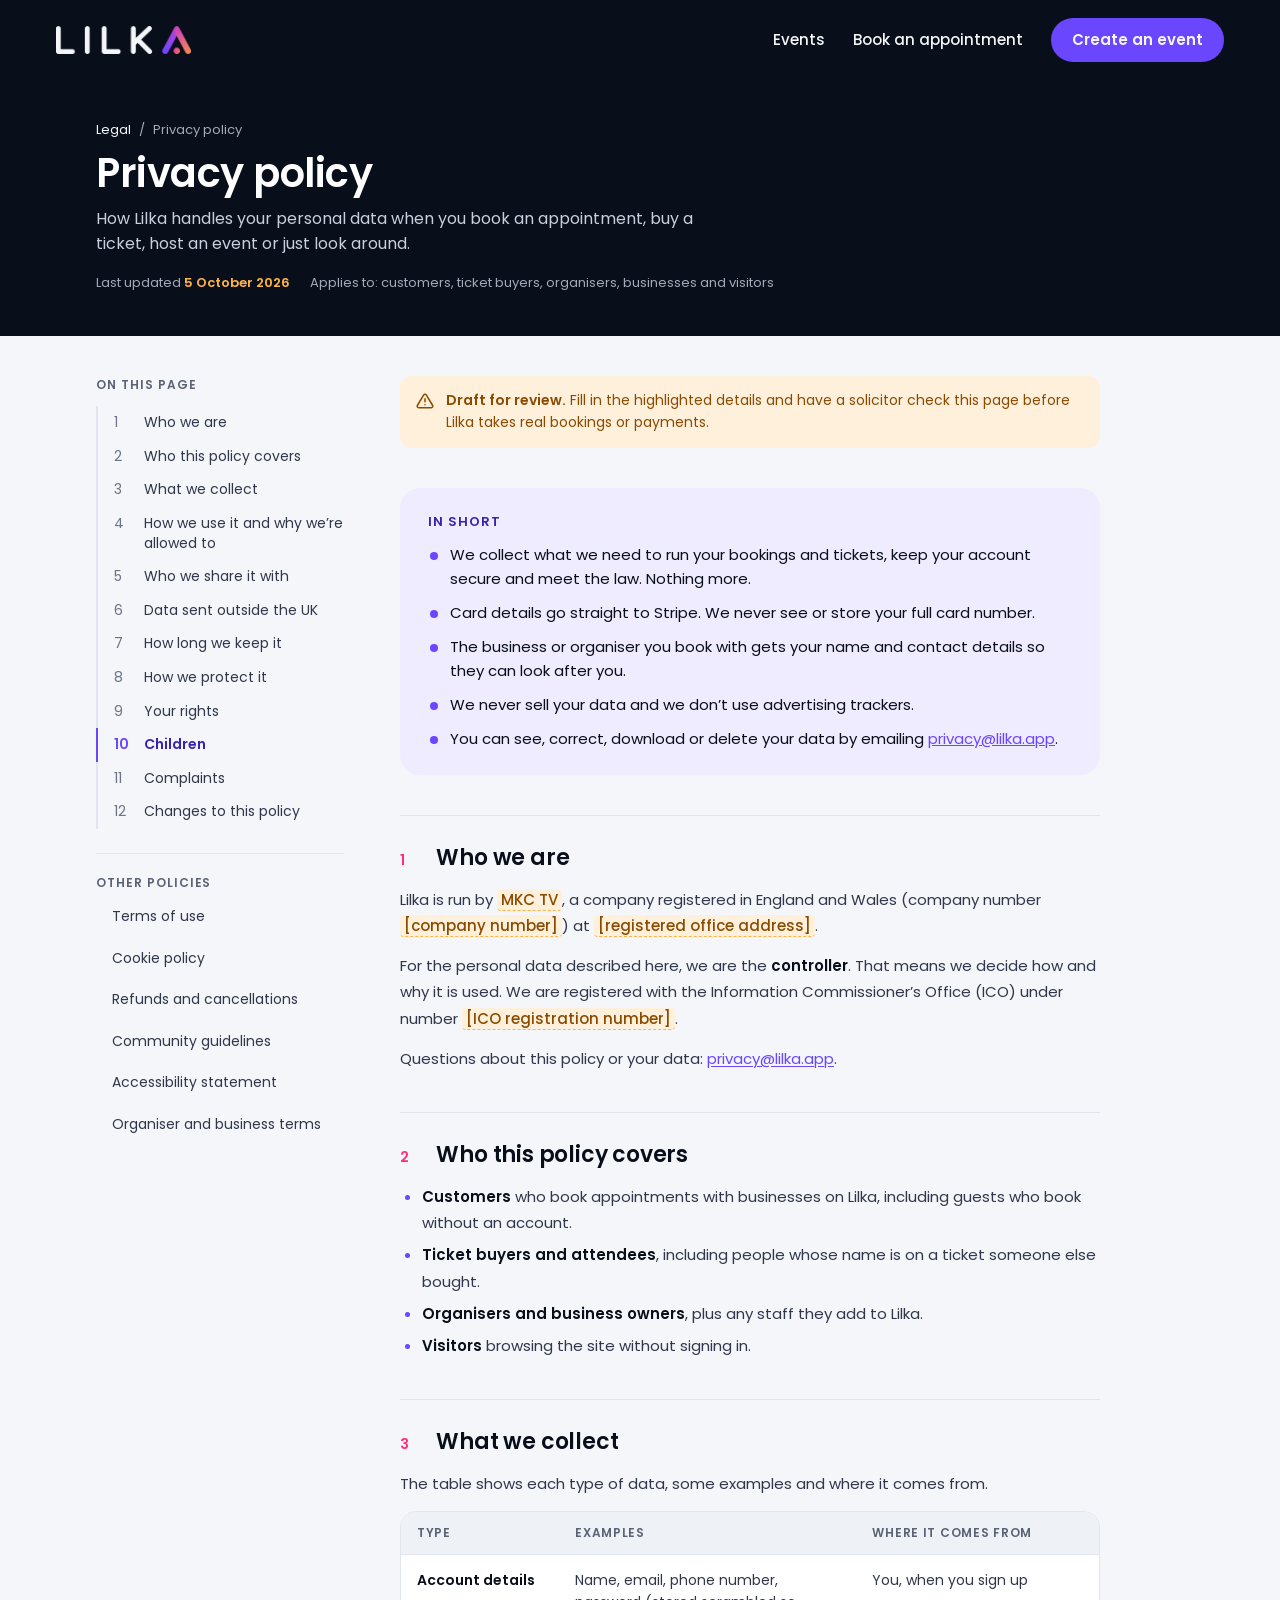
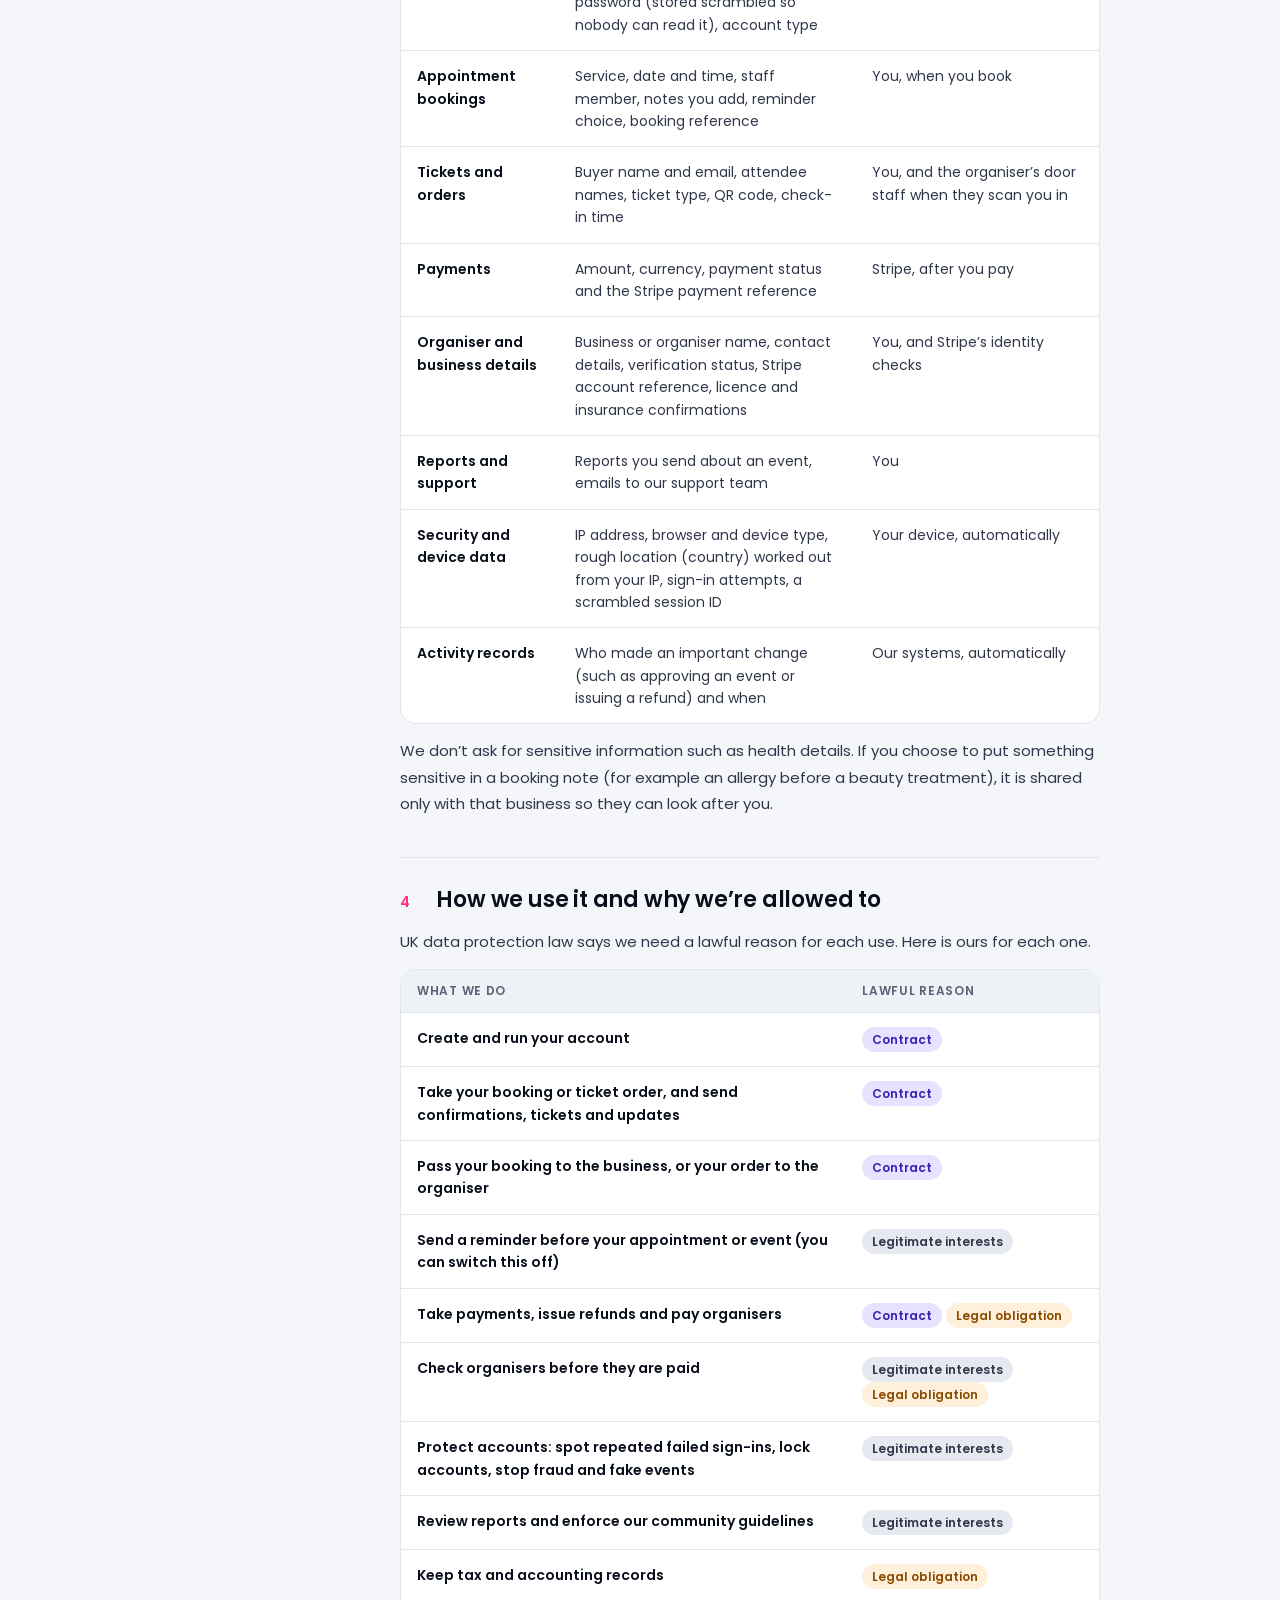
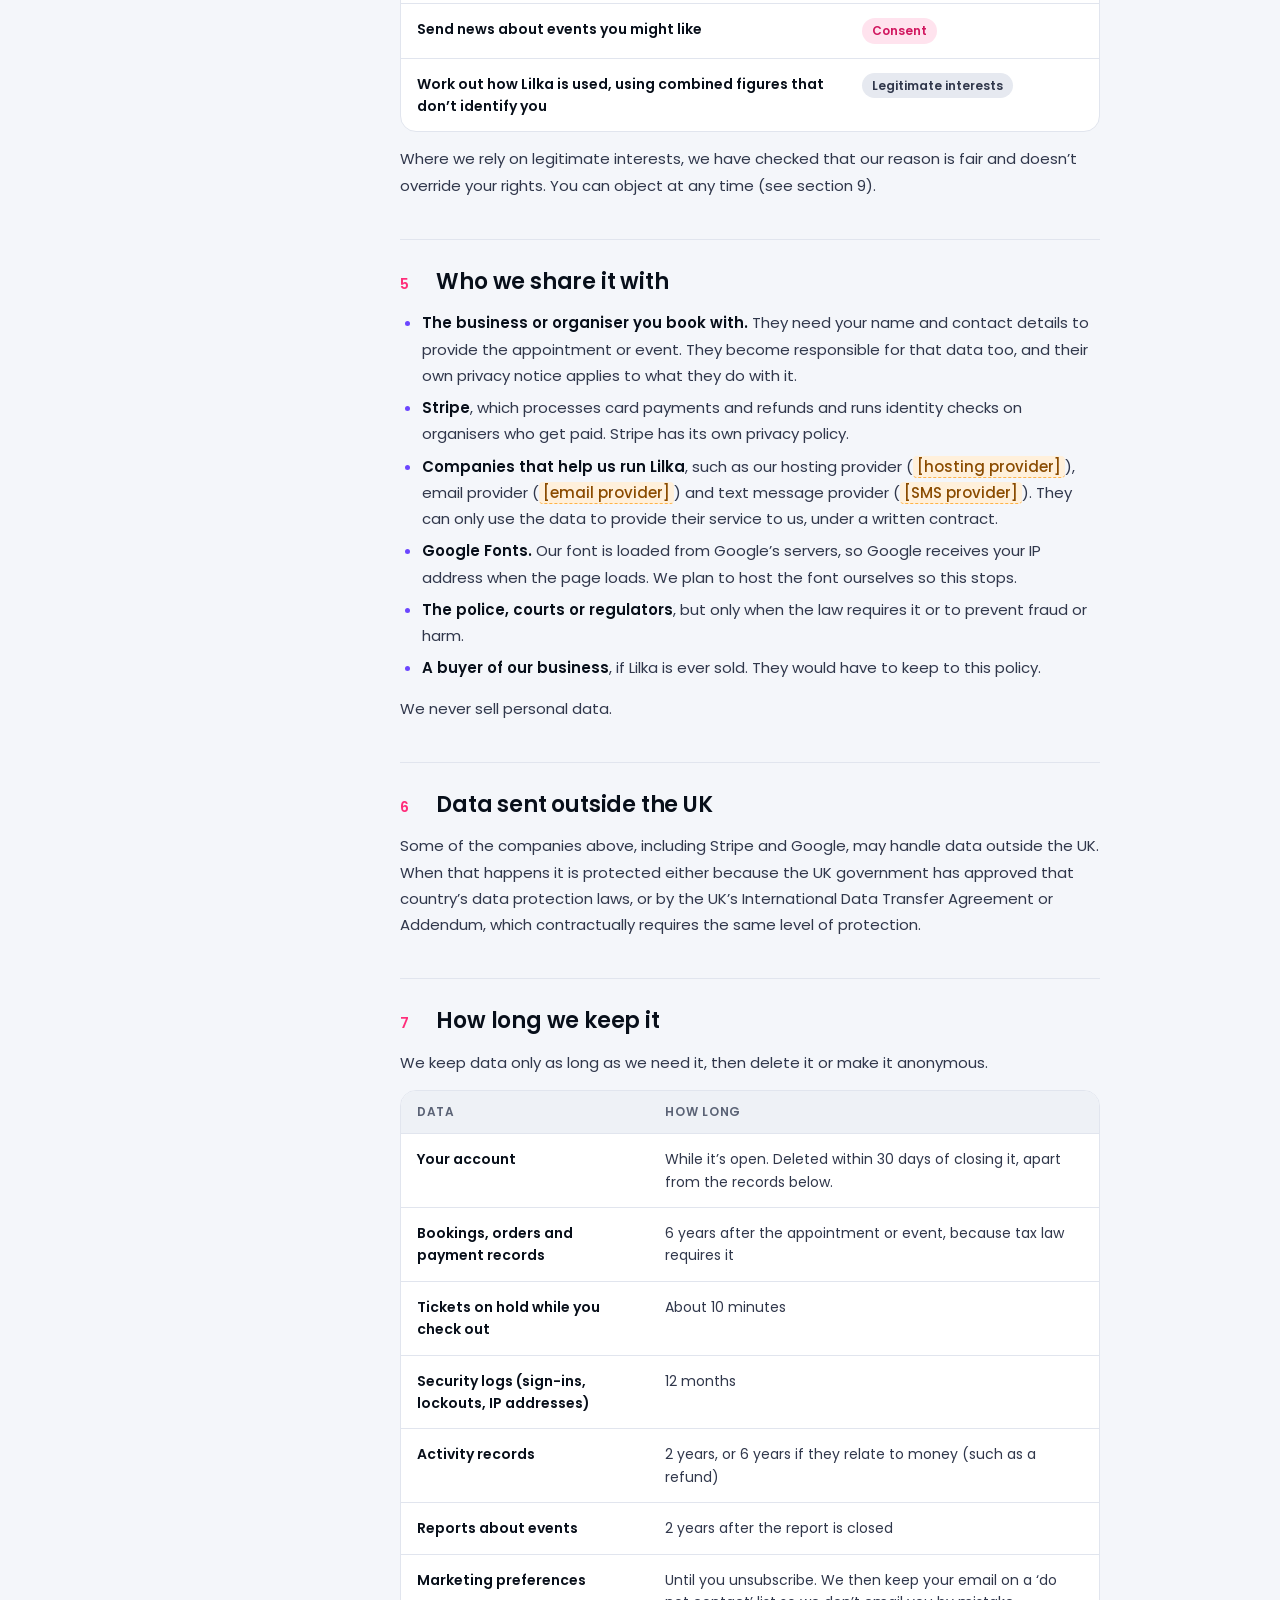
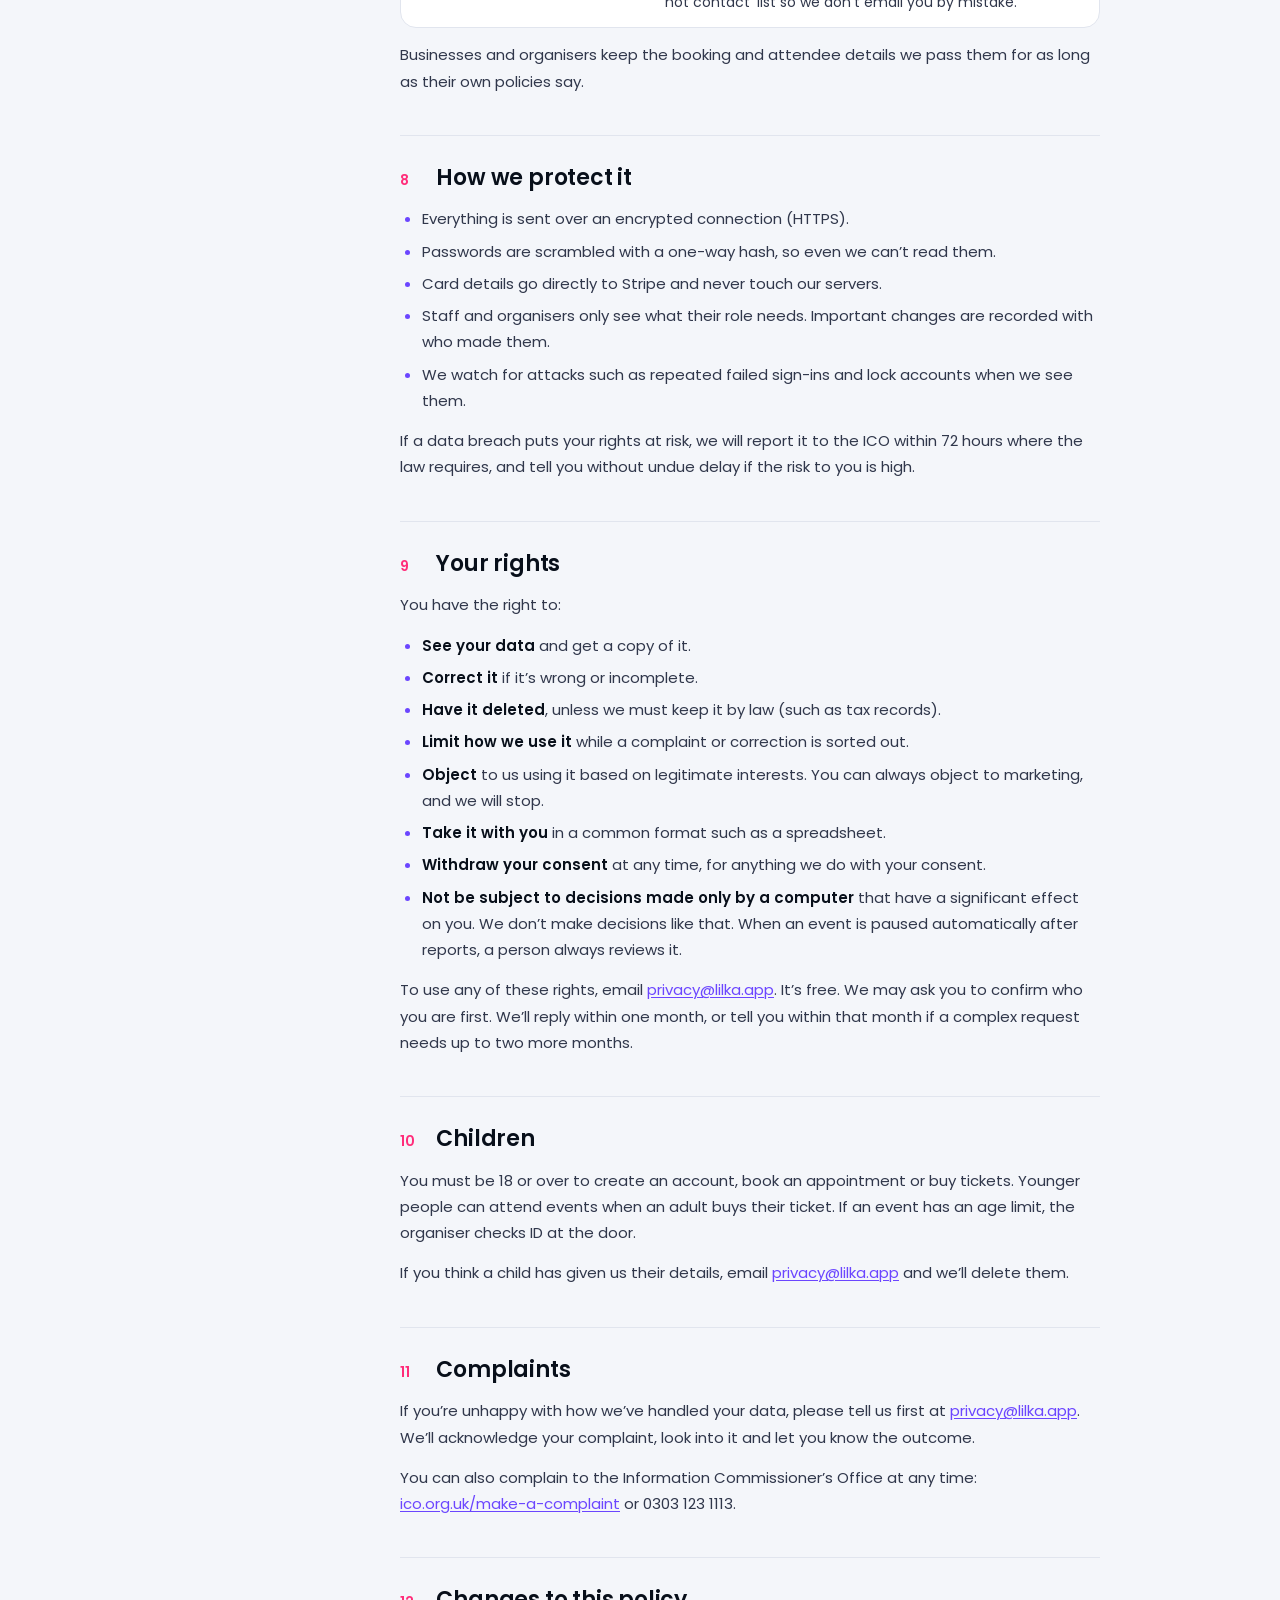
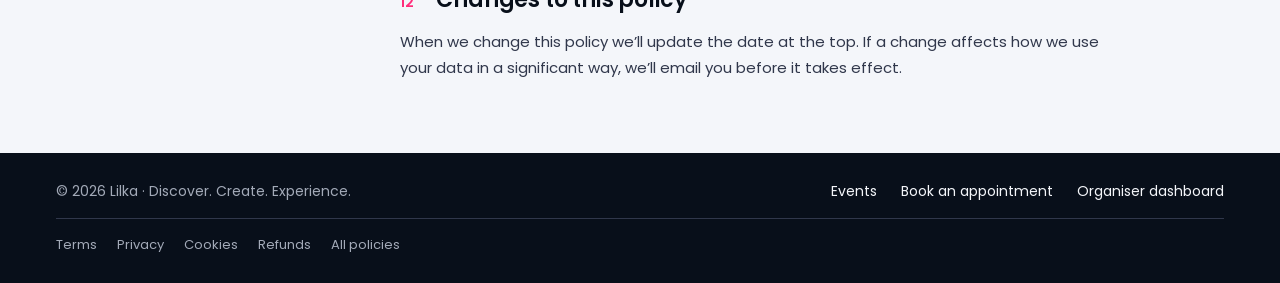
==== commit 4a048f80: "Policies" ====
--- a/privacy.html
+++ b/privacy.html
@@ -84,7 +84,7 @@
 
       <section class="clause" id="who-we-are">
         <h2><span class="n">1</span>Who we are</h2>
-        <p>Lilka is run by <span class="fill">[Company name Ltd]</span>, a company registered in England and Wales (company number <span class="fill">[company number]</span>) at <span class="fill">[registered office address]</span>.</p>
+        <p>Lilka is run by <span class="fill">MKC TV</span>, a company registered in England and Wales (company number <span class="fill">[company number]</span>) at <span class="fill">[registered office address]</span>.</p>
         <p>For the personal data described here, we are the <strong>controller</strong>. That means we decide how and why it is used. We are registered with the Information Commissioner’s Office (ICO) under number <span class="fill">[ICO registration number]</span>.</p>
         <p>Questions about this policy or your data: <a href="mailto:privacy@lilka.app">privacy@lilka.app</a>.</p>
       </section>
